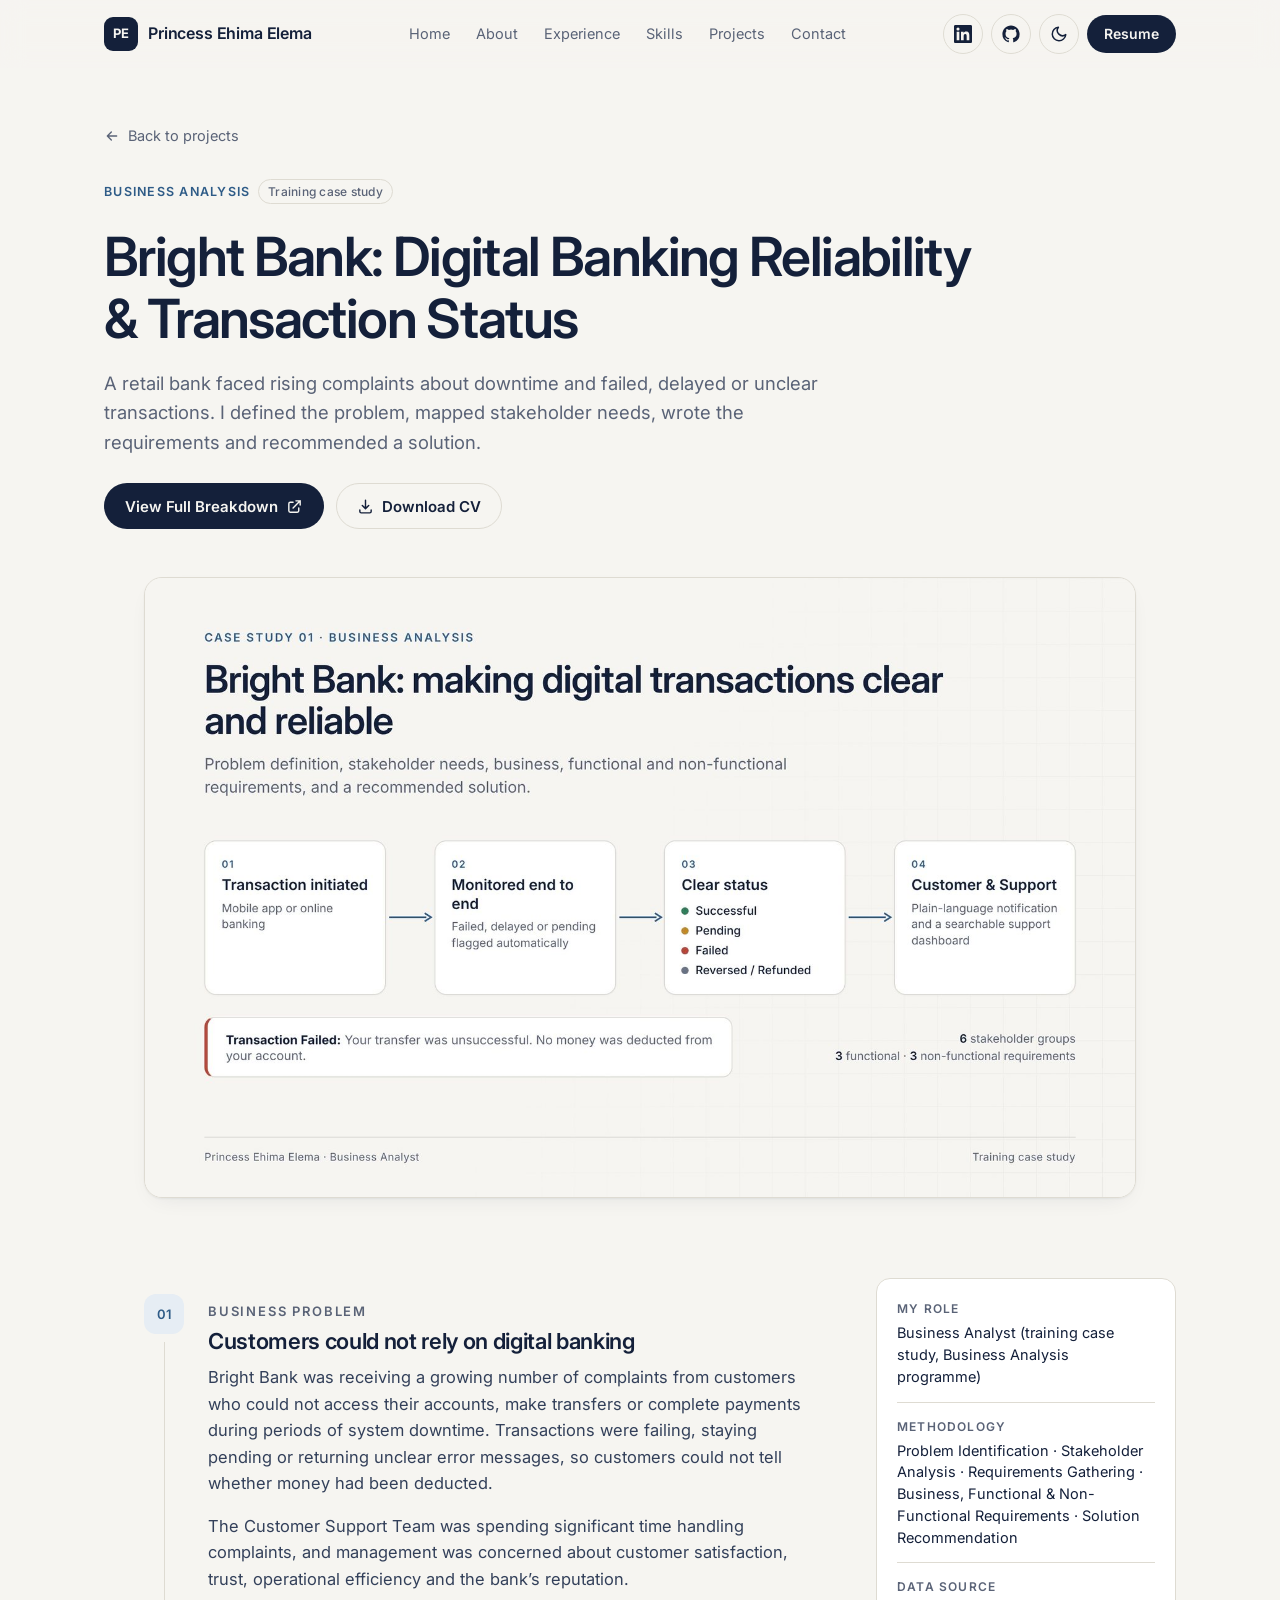
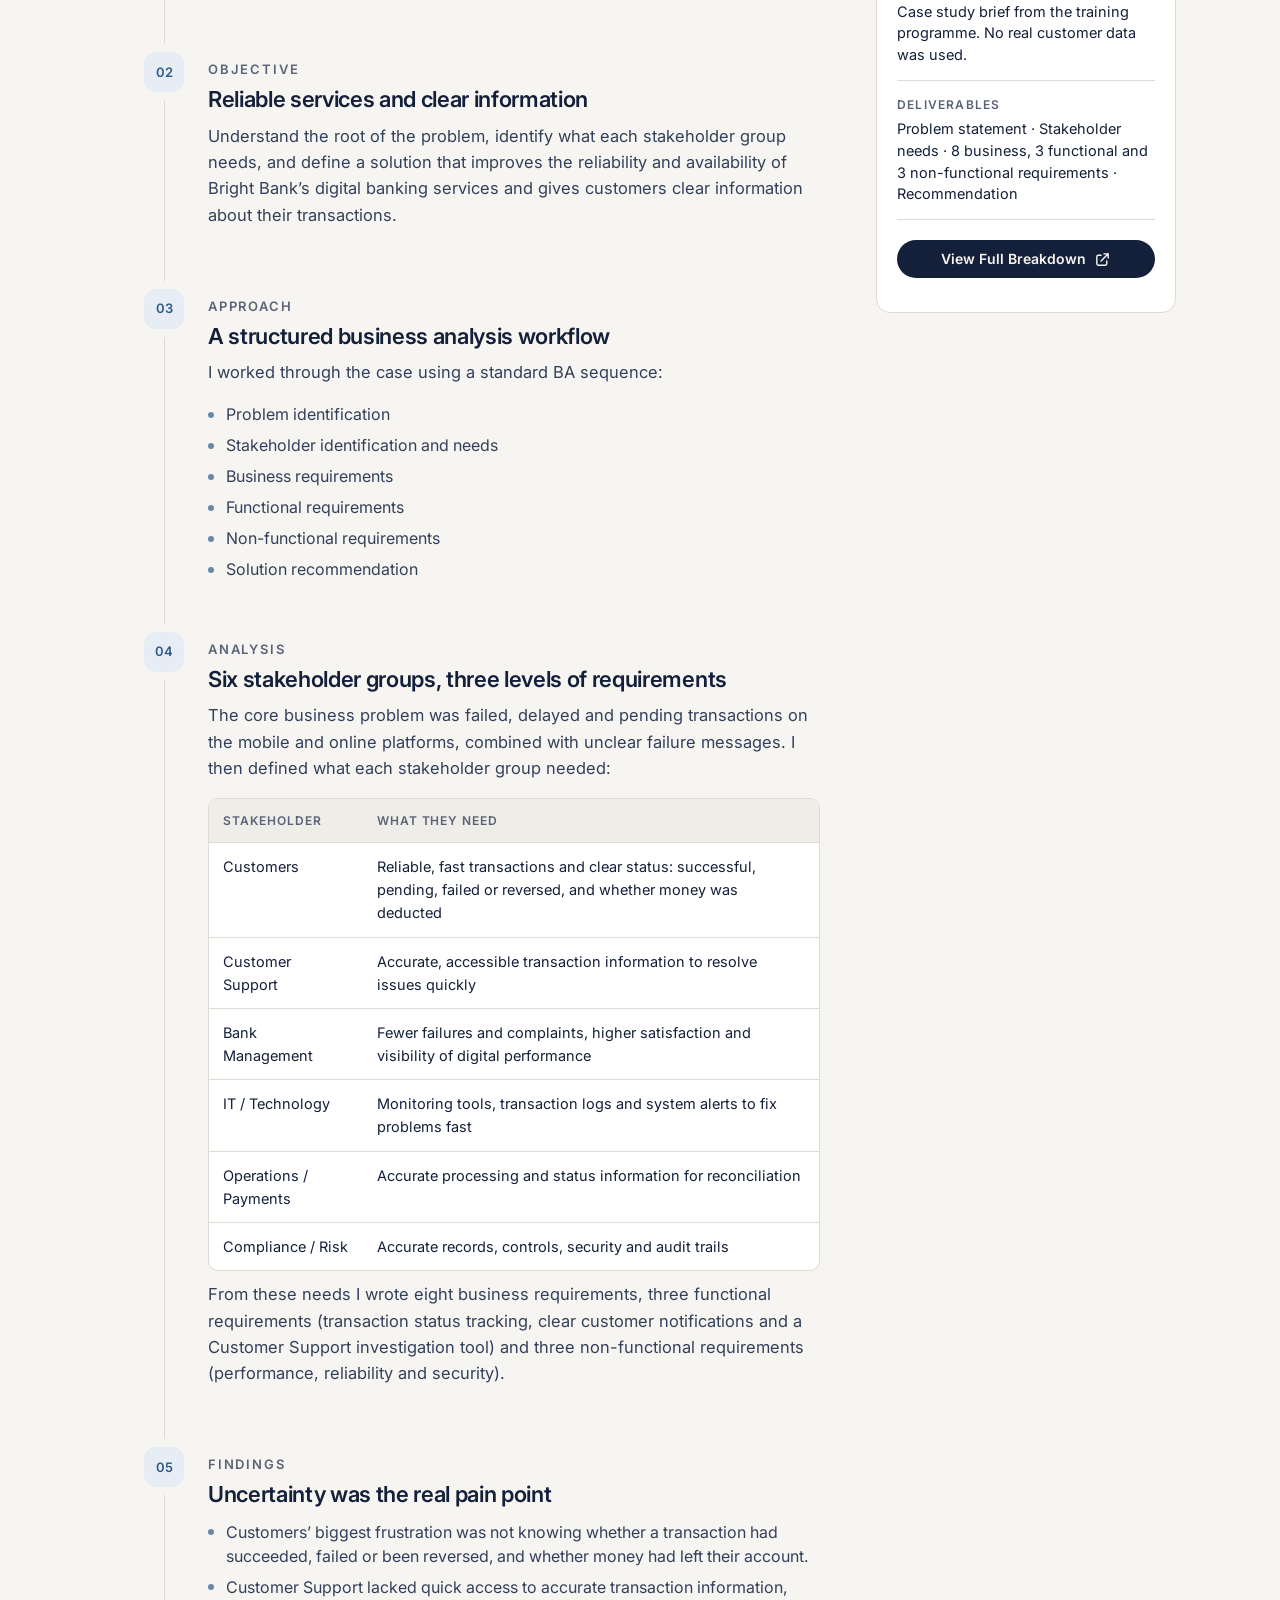
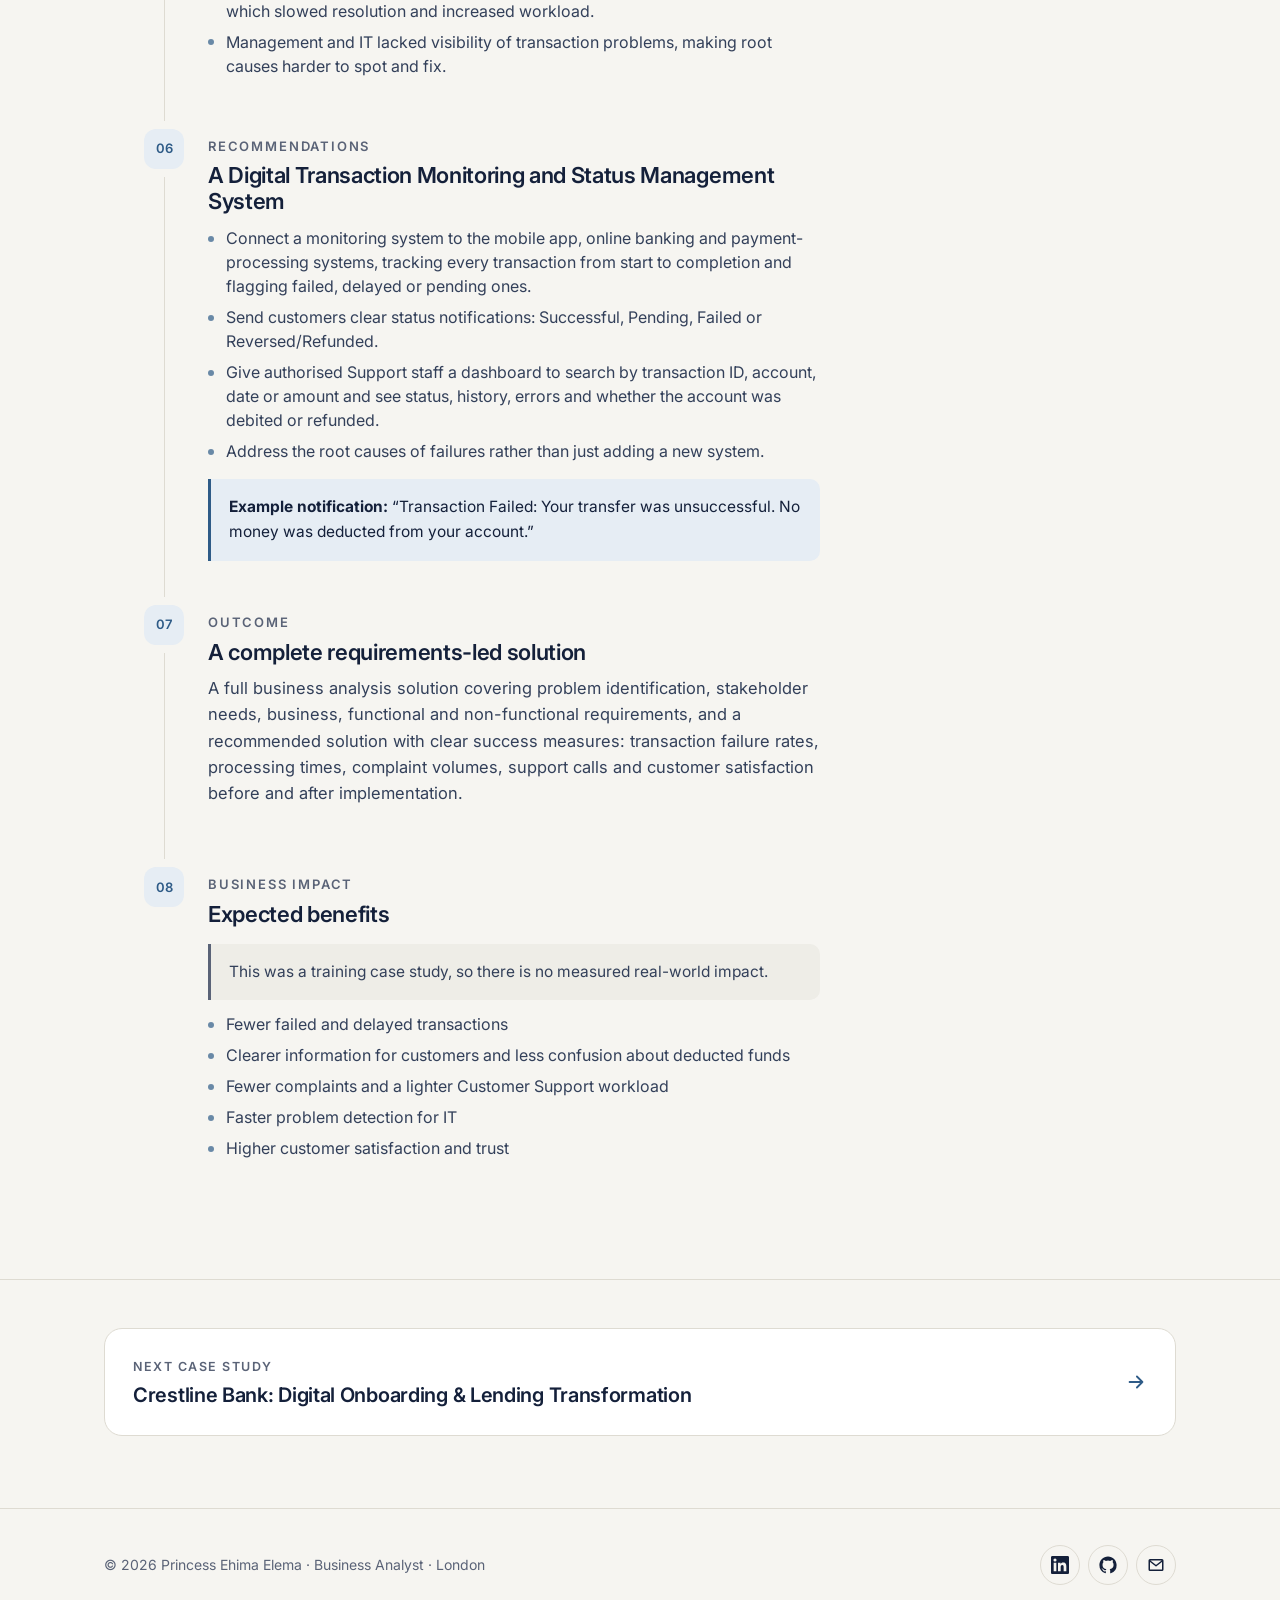
==== projects/bright-bank.html @ e9f06f34 "Add files via upload" ====
<!doctype html>
<html lang="en-GB" class="no-js">
<head>
  <meta charset="utf-8">
  <meta name="viewport" content="width=device-width, initial-scale=1">
  <title>Bright Bank Case Study | Princess Ehima Elema</title>
  <meta name="description" content="Business analysis case study: defining the problem, stakeholder needs and requirements for a bank facing failed and unclear digital transactions.">
  <meta name="author" content="Princess Ehima Elema">
  <meta name="theme-color" content="#f6f5f1">
  <meta property="og:type" content="article">
  <meta property="og:title" content="Bright Bank Case Study | Princess Ehima Elema">
  <meta property="og:description" content="Business analysis case study: defining the problem, stakeholder needs and requirements for a bank facing failed and unclear digital transactions.">
  <meta property="og:image" content="https://princessehimaelema.github.io/assets/images/project-01.jpg">
  <meta name="twitter:card" content="summary_large_image">
  <link rel="icon" href="../favicon.ico" sizes="any">
  <link rel="icon" href="../assets/images/favicon.svg" type="image/svg+xml">
  <link rel="apple-touch-icon" href="../assets/images/apple-touch-icon.png">
  <link rel="preconnect" href="https://fonts.googleapis.com">
  <link rel="preconnect" href="https://fonts.gstatic.com" crossorigin>
  <link href="https://fonts.googleapis.com/css2?family=Inter:wght@400;500;600;700&display=swap" rel="stylesheet">
  <link rel="stylesheet" href="../assets/css/style.css">
  <script>
    (function () {
      var t = null;
      try { t = localStorage.getItem("theme"); } catch (e) {}
      if (!t) t = window.matchMedia && window.matchMedia("(prefers-color-scheme: dark)").matches ? "dark" : "light";
      document.documentElement.setAttribute("data-theme", t);
    })();
  </script>
</head>
<body data-base="../">
<svg xmlns="http://www.w3.org/2000/svg" style="display:none" aria-hidden="true">
  <symbol id="i-linkedin" viewBox="0 0 24 24"><path fill="currentColor" d="M20.45 20.45h-3.56v-5.57c0-1.33-.02-3.04-1.85-3.04-1.85 0-2.14 1.45-2.14 2.94v5.67H9.34V9h3.42v1.56h.05c.48-.9 1.64-1.85 3.37-1.85 3.6 0 4.27 2.37 4.27 5.46v6.28zM5.34 7.43a2.06 2.06 0 1 1 0-4.13 2.06 2.06 0 0 1 0 4.13zM7.12 20.45H3.56V9h3.56v11.45zM22.22 0H1.77C.79 0 0 .77 0 1.73v20.54C0 23.23.79 24 1.77 24h20.45c.98 0 1.78-.77 1.78-1.73V1.73C24 .77 23.2 0 22.22 0z"/></symbol>
  <symbol id="i-github" viewBox="0 0 24 24"><path fill="currentColor" d="M12 .5C5.65.5.5 5.65.5 12a11.5 11.5 0 0 0 7.86 10.92c.58.1.79-.25.79-.56v-2c-3.2.7-3.87-1.37-3.87-1.37-.53-1.33-1.28-1.69-1.28-1.69-1.05-.72.08-.7.08-.7 1.16.08 1.77 1.19 1.77 1.19 1.03 1.77 2.7 1.26 3.36.96.1-.75.4-1.26.73-1.55-2.55-.29-5.24-1.28-5.24-5.69 0-1.26.45-2.29 1.19-3.1-.12-.29-.52-1.46.11-3.05 0 0 .97-.31 3.17 1.18a10.9 10.9 0 0 1 5.77 0c2.2-1.49 3.17-1.18 3.17-1.18.63 1.59.23 2.76.11 3.05.74.81 1.19 1.84 1.19 3.1 0 4.42-2.7 5.39-5.26 5.68.41.36.78 1.06.78 2.14v3.17c0 .31.21.67.8.56A11.5 11.5 0 0 0 23.5 12C23.5 5.65 18.35.5 12 .5z"/></symbol>
  <symbol id="i-download" viewBox="0 0 24 24"><path fill="none" stroke="currentColor" stroke-width="2" stroke-linecap="round" stroke-linejoin="round" d="M12 3v12m0 0l-4.5-4.5M12 15l4.5-4.5M4 17v2a2 2 0 0 0 2 2h12a2 2 0 0 0 2-2v-2"/></symbol>
  <symbol id="i-arrow" viewBox="0 0 24 24"><path fill="none" stroke="currentColor" stroke-width="2" stroke-linecap="round" stroke-linejoin="round" d="M5 12h14m-6-6l6 6-6 6"/></symbol>
  <symbol id="i-back" viewBox="0 0 24 24"><path fill="none" stroke="currentColor" stroke-width="2" stroke-linecap="round" stroke-linejoin="round" d="M19 12H5m6 6l-6-6 6-6"/></symbol>
  <symbol id="i-external" viewBox="0 0 24 24"><path fill="none" stroke="currentColor" stroke-width="2" stroke-linecap="round" stroke-linejoin="round" d="M14 4h6v6m0-6L10 14M18 14v4a2 2 0 0 1-2 2H6a2 2 0 0 1-2-2V8a2 2 0 0 1 2-2h4"/></symbol>
  <symbol id="i-mail" viewBox="0 0 24 24"><path fill="none" stroke="currentColor" stroke-width="2" stroke-linecap="round" stroke-linejoin="round" d="M4 5h16a1 1 0 0 1 1 1v12a1 1 0 0 1-1 1H4a1 1 0 0 1-1-1V6a1 1 0 0 1 1-1zm-1 1l9 7 9-7"/></symbol>
  <symbol id="i-pin" viewBox="0 0 24 24"><path fill="none" stroke="currentColor" stroke-width="2" stroke-linecap="round" stroke-linejoin="round" d="M12 21s-7-6.2-7-11.5A7 7 0 0 1 19 9.5C19 14.8 12 21 12 21zm0-9a2.5 2.5 0 1 0 0-5 2.5 2.5 0 0 0 0 5z"/></symbol>
  <symbol id="i-sun" viewBox="0 0 24 24"><g fill="none" stroke="currentColor" stroke-width="2" stroke-linecap="round"><circle cx="12" cy="12" r="4"/><path d="M12 2v2m0 16v2M4.9 4.9l1.4 1.4m11.4 11.4l1.4 1.4M2 12h2m16 0h2M4.9 19.1l1.4-1.4M17.7 6.3l1.4-1.4"/></g></symbol>
  <symbol id="i-moon" viewBox="0 0 24 24"><path fill="none" stroke="currentColor" stroke-width="2" stroke-linecap="round" stroke-linejoin="round" d="M21 12.8A9 9 0 1 1 11.2 3a7 7 0 0 0 9.8 9.8z"/></symbol>
  <symbol id="i-menu" viewBox="0 0 24 24"><path fill="none" stroke="currentColor" stroke-width="2" stroke-linecap="round" d="M4 7h16M4 12h16M4 17h16"/></symbol>
  <symbol id="i-doc" viewBox="0 0 24 24"><path fill="none" stroke="currentColor" stroke-width="2" stroke-linecap="round" stroke-linejoin="round" d="M14 3H7a2 2 0 0 0-2 2v14a2 2 0 0 0 2 2h10a2 2 0 0 0 2-2V8l-5-5zm0 0v5h5M9 13h6M9 17h6"/></symbol>
  <symbol id="i-flow" viewBox="0 0 24 24"><path fill="none" stroke="currentColor" stroke-width="2" stroke-linecap="round" stroke-linejoin="round" d="M4 4h6v6H4zM14 14h6v6h-6zM10 7h4a3 3 0 0 1 3 3v4"/></symbol>
  <symbol id="i-chart" viewBox="0 0 24 24"><path fill="none" stroke="currentColor" stroke-width="2" stroke-linecap="round" stroke-linejoin="round" d="M4 20V10m6 10V4m6 16v-7m4 7H2"/></symbol>
  <symbol id="i-tool" viewBox="0 0 24 24"><path fill="none" stroke="currentColor" stroke-width="2" stroke-linecap="round" stroke-linejoin="round" d="M3 5h18v12H3zM8 21h8m-4-4v4"/></symbol>
  <symbol id="i-people" viewBox="0 0 24 24"><path fill="none" stroke="currentColor" stroke-width="2" stroke-linecap="round" stroke-linejoin="round" d="M9 11a4 4 0 1 0 0-8 4 4 0 0 0 0 8zm-7 10v-1a6 6 0 0 1 12 0v1m3-10a3 3 0 1 0 0-6m5 16v-1a5 5 0 0 0-3.5-4.8"/></symbol>
  <symbol id="i-globe" viewBox="0 0 24 24"><g fill="none" stroke="currentColor" stroke-width="2" stroke-linecap="round"><circle cx="12" cy="12" r="9"/><path d="M3 12h18M12 3a14 14 0 0 1 0 18M12 3a14 14 0 0 0 0 18"/></g></symbol>
  <symbol id="i-layers" viewBox="0 0 24 24"><path fill="none" stroke="currentColor" stroke-width="2" stroke-linecap="round" stroke-linejoin="round" d="M12 3l9 5-9 5-9-5 9-5zm-9 9l9 5 9-5M3 16l9 5 9-5"/></symbol>
  <symbol id="i-briefcase" viewBox="0 0 24 24"><path fill="none" stroke="currentColor" stroke-width="2" stroke-linecap="round" stroke-linejoin="round" d="M3 8h18v12H3zM8 8V5a1 1 0 0 1 1-1h6a1 1 0 0 1 1 1v3M3 13h18"/></symbol>
  <symbol id="i-star" viewBox="0 0 24 24"><path fill="none" stroke="currentColor" stroke-width="2" stroke-linejoin="round" d="M12 3l2.7 5.6 6.1.9-4.4 4.3 1 6.1L12 17l-5.4 2.9 1-6.1-4.4-4.3 6.1-.9L12 3z"/></symbol>
  <symbol id="i-plus" viewBox="0 0 24 24"><path fill="none" stroke="currentColor" stroke-width="2" stroke-linecap="round" d="M12 5v14M5 12h14"/></symbol>
</svg>
<a class="skip-link" href="#main">Skip to content</a>
<header class="nav" role="banner">
  <div class="container">
    <a class="brand" href="../index.html" aria-label="Princess Ehima Elema, home">
      <span class="brand-mark" aria-hidden="true">PE</span><span>Princess Ehima Elema</span>
    </a>
    <nav aria-label="Main">
      <ul class="nav-links" id="nav-links">
        <li><a href="../index.html#home">Home</a></li>
        <li><a href="../index.html#about">About</a></li>
        <li><a href="../index.html#experience">Experience</a></li>
        <li><a href="../index.html#skills">Skills</a></li>
        <li><a href="../index.html#projects">Projects</a></li>
        <li><a href="../index.html#contact">Contact</a></li>
        <li class="mobile-extra">
          <a class="btn btn-primary btn-sm" href="../assets/documents/Princess-Ehima-Elema-CV.pdf" data-href="resume" target="_blank" rel="noopener"><svg><use href="#i-download"/></svg>Download CV</a>
          <a class="icon-btn" href="https://www.linkedin.com/in/princessehimaelema" data-href="linkedin" target="_blank" rel="noopener" aria-label="LinkedIn"><svg><use href="#i-linkedin"/></svg></a>
          <a class="icon-btn" href="https://github.com/princessehimaelema" data-href="github" target="_blank" rel="noopener" aria-label="GitHub"><svg><use href="#i-github"/></svg></a>
        </li>
      </ul>
    </nav>
    <div class="nav-actions">
      <a class="icon-btn nav-social" href="https://www.linkedin.com/in/princessehimaelema" data-href="linkedin" target="_blank" rel="noopener" aria-label="LinkedIn"><svg><use href="#i-linkedin"/></svg></a>
      <a class="icon-btn nav-social" href="https://github.com/princessehimaelema" data-href="github" target="_blank" rel="noopener" aria-label="GitHub"><svg><use href="#i-github"/></svg></a>
      <button class="icon-btn theme-toggle" type="button" aria-label="Switch to dark mode"><svg class="icon-moon"><use href="#i-moon"/></svg><svg class="icon-sun"><use href="#i-sun"/></svg></button>
      <a class="btn btn-primary btn-sm" href="../assets/documents/Princess-Ehima-Elema-CV.pdf" data-href="resume" target="_blank" rel="noopener">Resume</a>
      <button class="icon-btn menu-toggle" type="button" aria-controls="nav-links" aria-expanded="false" aria-label="Open menu"><svg><use href="#i-menu"/></svg></button>
    </div>
  </div>
</header>
<main id="main">

<section class="cs-hero" aria-labelledby="cs-title">
  <div class="container">
    <a class="back" href="../index.html#projects"><svg><use href="#i-back"/></svg>Back to projects</a>
    <div class="project-cat" style="margin-top:28px">Business Analysis <span class="badge">Training case study</span></div>
    <h1 id="cs-title">Bright Bank: Digital Banking Reliability &amp; Transaction Status</h1>
    <p class="lede">A retail bank faced rising complaints about downtime and failed, delayed or unclear transactions. I defined the problem, mapped stakeholder needs, wrote the requirements and recommended a solution.</p>
    <div class="hero-cta">
      <a class="btn btn-primary" href="https://drive.google.com/drive/folders/1vWwbGp4UYb-90LEoiQ1IB3skQP1j3wDH?usp=sharing" data-href="projects.brightBank" target="_blank" rel="noopener">View Full Breakdown <svg><use href="#i-external"/></svg></a>
      <a class="btn btn-ghost" href="../assets/documents/Princess-Ehima-Elema-CV.pdf" data-href="resume" target="_blank" rel="noopener"><svg><use href="#i-download"/></svg>Download CV</a>
    </div>
  </div>
</section>
<div class="container"><figure class="cs-cover reveal"><img src="../assets/images/project-01.jpg" alt="Bright Bank Case Study case study cover" width="1600" height="1000"></figure></div>
<div class="container">
  <div class="cs-layout">
    <ol class="flow"><li class="reveal"><h2>Business problem</h2><h3>Customers could not rely on digital banking</h3><p>Bright Bank was receiving a growing number of complaints from customers who could not access their accounts, make transfers or complete payments during periods of system downtime. Transactions were failing, staying pending or returning unclear error messages, so customers could not tell whether money had been deducted.</p><p>The Customer Support Team was spending significant time handling complaints, and management was concerned about customer satisfaction, trust, operational efficiency and the bank’s reputation.</p></li><li class="reveal"><h2>Objective</h2><h3>Reliable services and clear information</h3><p>Understand the root of the problem, identify what each stakeholder group needs, and define a solution that improves the reliability and availability of Bright Bank’s digital banking services and gives customers clear information about their transactions.</p></li><li class="reveal"><h2>Approach</h2><h3>A structured business analysis workflow</h3><p>I worked through the case using a standard BA sequence:</p><ul class="ticks"><li>Problem identification</li><li>Stakeholder identification and needs</li><li>Business requirements</li><li>Functional requirements</li><li>Non-functional requirements</li><li>Solution recommendation</li></ul></li><li class="reveal"><h2>Analysis</h2><h3>Six stakeholder groups, three levels of requirements</h3><p>The core business problem was failed, delayed and pending transactions on the mobile and online platforms, combined with unclear failure messages. I then defined what each stakeholder group needed:</p><div class="table-wrap"><table><thead><tr><th>Stakeholder</th><th>What they need</th></tr></thead><tbody><tr><td>Customers</td><td>Reliable, fast transactions and clear status: successful, pending, failed or reversed, and whether money was deducted</td></tr><tr><td>Customer Support</td><td>Accurate, accessible transaction information to resolve issues quickly</td></tr><tr><td>Bank Management</td><td>Fewer failures and complaints, higher satisfaction and visibility of digital performance</td></tr><tr><td>IT / Technology</td><td>Monitoring tools, transaction logs and system alerts to fix problems fast</td></tr><tr><td>Operations / Payments</td><td>Accurate processing and status information for reconciliation</td></tr><tr><td>Compliance / Risk</td><td>Accurate records, controls, security and audit trails</td></tr></tbody></table></div><p>From these needs I wrote eight business requirements, three functional requirements (transaction status tracking, clear customer notifications and a Customer Support investigation tool) and three non-functional requirements (performance, reliability and security).</p></li><li class="reveal"><h2>Findings</h2><h3>Uncertainty was the real pain point</h3><ul class="ticks"><li>Customers’ biggest frustration was not knowing whether a transaction had succeeded, failed or been reversed, and whether money had left their account.</li><li>Customer Support lacked quick access to accurate transaction information, which slowed resolution and increased workload.</li><li>Management and IT lacked visibility of transaction problems, making root causes harder to spot and fix.</li></ul></li><li class="reveal"><h2>Recommendations</h2><h3>A Digital Transaction Monitoring and Status Management System</h3><ul class="ticks"><li>Connect a monitoring system to the mobile app, online banking and payment-processing systems, tracking every transaction from start to completion and flagging failed, delayed or pending ones.</li><li>Send customers clear status notifications: Successful, Pending, Failed or Reversed/Refunded.</li><li>Give authorised Support staff a dashboard to search by transaction ID, account, date or amount and see status, history, errors and whether the account was debited or refunded.</li><li>Address the root causes of failures rather than just adding a new system.</li></ul><div class="callout"><strong>Example notification:</strong> “Transaction Failed: Your transfer was unsuccessful. No money was deducted from your account.”</div></li><li class="reveal"><h2>Outcome</h2><h3>A complete requirements-led solution</h3><p>A full business analysis solution covering problem identification, stakeholder needs, business, functional and non-functional requirements, and a recommended solution with clear success measures: transaction failure rates, processing times, complaint volumes, support calls and customer satisfaction before and after implementation.</p></li><li class="reveal"><h2>Business impact</h2><h3>Expected benefits</h3><div class="callout muted">This was a training case study, so there is no measured real-world impact.</div><ul class="ticks"><li>Fewer failed and delayed transactions</li><li>Clearer information for customers and less confusion about deducted funds</li><li>Fewer complaints and a lighter Customer Support workload</li><li>Faster problem detection for IT</li><li>Higher customer satisfaction and trust</li></ul></li></ol>
    <aside class="cs-aside reveal" aria-label="Project details"><div class="row"><div class="k">My role</div><div class="v">Business Analyst (training case study, Business Analysis programme)</div></div><div class="row"><div class="k">Methodology</div><div class="v">Problem Identification · Stakeholder Analysis · Requirements Gathering · Business, Functional &amp; Non-Functional Requirements · Solution Recommendation</div></div><div class="row"><div class="k">Data source</div><div class="v">Case study brief from the training programme. No real customer data was used.</div></div><div class="row"><div class="k">Deliverables</div><div class="v">Problem statement · Stakeholder needs · 8 business, 3 functional and 3 non-functional requirements · Recommendation</div></div>
      <div class="row"><a class="btn btn-primary btn-sm" href="https://drive.google.com/drive/folders/1vWwbGp4UYb-90LEoiQ1IB3skQP1j3wDH?usp=sharing" data-href="projects.brightBank" target="_blank" rel="noopener">View Full Breakdown <svg><use href="#i-external"/></svg></a></div>
    </aside>
  </div>
</div>
<section class="cs-next"><div class="container">
  <a href="crestline-bank.html"><span><span class="k">Next case study</span><br><span class="t">Crestline Bank: Digital Onboarding &amp; Lending Transformation</span></span><svg><use href="#i-arrow"/></svg></a>
</div></section>
</main>
<footer class="footer">
  <div class="container">
    <p>© <span data-year>2026</span> Princess Ehima Elema · Business Analyst · London</p>
    <div class="links">
      <a class="icon-btn" href="https://www.linkedin.com/in/princessehimaelema" data-href="linkedin" target="_blank" rel="noopener" aria-label="LinkedIn"><svg><use href="#i-linkedin"/></svg></a>
      <a class="icon-btn" href="https://github.com/princessehimaelema" data-href="github" target="_blank" rel="noopener" aria-label="GitHub"><svg><use href="#i-github"/></svg></a>
      <a class="icon-btn" href="mailto:ehimaelema@gmail.com" data-href="email" aria-label="Email"><svg><use href="#i-mail"/></svg></a>
    </div>
  </div>
</footer>
<script src="../assets/js/data.js"></script>
<script src="../assets/js/script.js"></script>
</body>
</html>
---- assets/css/style.css ----
/* =========================================================
   Princess Ehima Elema — Business Analyst Portfolio
   ---------------------------------------------------------
   COLOURS: edit the variables in :root (light) and
   [data-theme="dark"] (dark) below.
   FONTS:   edit --font-sans / --font-display below, and the
            Google Fonts <link> in the <head> of each page.
   ========================================================= */

:root {
  --font-sans: "Inter", system-ui, -apple-system, "Segoe UI", Roboto, Arial, sans-serif;
  --font-display: "Inter", system-ui, -apple-system, "Segoe UI", Roboto, Arial, sans-serif;

  --bg: #f6f5f1;
  --bg-elev: #ffffff;
  --bg-soft: #eeede7;
  --ink: #14203a;
  --ink-2: #33405a;
  --muted: #5a6377;
  --line: #dedbd2;
  --accent: #2e5b87;
  --accent-soft: #e6edf4;
  --accent-ink: #ffffff;
  --success: #2f7d5b;
  --danger: #b5473a;
  --shadow: 0 1px 2px rgba(20, 32, 58, .05), 0 8px 24px -12px rgba(20, 32, 58, .12);

  --radius: 14px;
  --radius-sm: 10px;
  --max: 1120px;
  --nav-h: 68px;
  color-scheme: light;
}

[data-theme="dark"] {
  --bg: #0f1522;
  --bg-elev: #161e2e;
  --bg-soft: #1b2436;
  --ink: #edf0f5;
  --ink-2: #c9d0dc;
  --muted: #98a2b5;
  --line: #273249;
  --accent: #8fb4da;
  --accent-soft: #1d2b40;
  --accent-ink: #0f1522;
  --success: #6cc39b;
  --danger: #ec8b7f;
  --shadow: 0 1px 2px rgba(0, 0, 0, .3), 0 10px 30px -14px rgba(0, 0, 0, .6);
  color-scheme: dark;
}

/* ---------- Base ---------- */
*, *::before, *::after { box-sizing: border-box; }
html { scroll-behavior: smooth; scroll-padding-top: calc(var(--nav-h) + 12px); -webkit-text-size-adjust: 100%; }
body {
  margin: 0;
  font-family: var(--font-sans);
  font-size: 16px;
  line-height: 1.6;
  color: var(--ink);
  background: var(--bg);
  -webkit-font-smoothing: antialiased;
  text-rendering: optimizeLegibility;
  overflow-x: hidden;
  transition: background-color .3s ease, color .3s ease;
}
img { max-width: 100%; height: auto; display: block; }
a { color: inherit; }
h1, h2, h3, h4 { font-family: var(--font-display); line-height: 1.15; margin: 0; letter-spacing: -0.02em; }
p { margin: 0 0 1em; }
ul { margin: 0; padding: 0; }
:focus-visible { outline: 2px solid var(--accent); outline-offset: 3px; border-radius: 6px; }

.skip-link {
  position: absolute; left: 16px; top: -60px; z-index: 200;
  background: var(--ink); color: var(--bg); padding: 10px 16px; border-radius: 8px; text-decoration: none;
}
.skip-link:focus { top: 12px; }

.container { width: 100%; max-width: var(--max); margin: 0 auto; padding: 0 24px; }
@media (max-width: 600px) { .container { padding: 0 16px; } }

.section { padding: 104px 0; border-top: 1px solid var(--line); }
@media (max-width: 760px) { .section { padding: 72px 0; } }

.eyebrow {
  display: inline-flex; align-items: center; gap: 10px;
  font-size: 12.5px; font-weight: 600; letter-spacing: .14em; text-transform: uppercase; color: var(--accent);
}
.eyebrow::before { content: ""; width: 22px; height: 1px; background: currentColor; }
.section-head { margin-bottom: 48px; max-width: 720px; }
.section-head h2 { font-size: clamp(30px, 4vw, 42px); font-weight: 600; margin-top: 14px; }
.section-head p { color: var(--muted); font-size: 17px; margin-top: 14px; margin-bottom: 0; }

/* ---------- Buttons ---------- */
.btn {
  display: inline-flex; align-items: center; justify-content: center; gap: 8px;
  height: 46px; padding: 0 20px; border-radius: 999px;
  font: 600 15px/1 var(--font-sans); text-decoration: none; cursor: pointer;
  border: 1px solid transparent; transition: transform .2s ease, background-color .2s ease, border-color .2s ease, color .2s ease;
  white-space: nowrap;
}
.btn svg { width: 17px; height: 17px; flex: none; }
.btn-primary { background: var(--ink); color: var(--bg); }
.btn-primary:hover { transform: translateY(-1px); background: var(--accent); color: var(--accent-ink); }
.btn-ghost { background: transparent; color: var(--ink); border-color: var(--line); }
.btn-ghost:hover { border-color: var(--ink); transform: translateY(-1px); }
.btn-sm { height: 38px; padding: 0 16px; font-size: 14px; }

.icon-btn {
  display: inline-grid; place-items: center; width: 40px; height: 40px; border-radius: 999px;
  border: 1px solid var(--line); background: transparent; color: var(--ink); cursor: pointer; text-decoration: none;
  transition: border-color .2s ease, background-color .2s ease;
}
.icon-btn:hover { border-color: var(--ink); }
.icon-btn svg { width: 18px; height: 18px; }

/* ---------- Navigation ---------- */
.nav {
  position: sticky; top: 0; z-index: 100; height: var(--nav-h);
  background: color-mix(in srgb, var(--bg) 82%, transparent);
  backdrop-filter: saturate(160%) blur(12px); -webkit-backdrop-filter: saturate(160%) blur(12px);
  border-bottom: 1px solid transparent; transition: border-color .25s ease, background-color .3s ease;
}
.nav.scrolled { border-bottom-color: var(--line); }
.nav .container { height: 100%; display: flex; align-items: center; justify-content: space-between; gap: 16px; }
.brand { display: inline-flex; align-items: center; gap: 10px; text-decoration: none; font-weight: 600; letter-spacing: -0.01em; }
.brand-mark {
  width: 34px; height: 34px; border-radius: 9px; display: grid; place-items: center;
  background: var(--ink); color: var(--bg); font-size: 13px; font-weight: 700; letter-spacing: .02em;
}
.nav-links { display: flex; align-items: center; gap: 2px; list-style: none; }
.nav-links a {
  display: inline-block; padding: 8px 12px; border-radius: 999px; text-decoration: none;
  font-size: 14.5px; color: var(--muted); transition: color .2s ease, background-color .2s ease;
}
.nav-links a:hover, .nav-links a.active { color: var(--ink); background: var(--bg-soft); }
.nav-actions { display: flex; align-items: center; gap: 8px; }
.menu-toggle { display: none; }

.theme-toggle .icon-sun { display: none; }
[data-theme="dark"] .theme-toggle .icon-sun { display: block; }
[data-theme="dark"] .theme-toggle .icon-moon { display: none; }

@media (max-width: 960px) {
  .menu-toggle { display: inline-grid; }
  .nav-social, .nav-actions .btn { display: none; }
  .nav-links {
    position: fixed; top: var(--nav-h); left: 0; right: 0; bottom: 0;
    flex-direction: column; align-items: stretch; gap: 4px; padding: 20px 16px 32px;
    background: var(--bg); border-top: 1px solid var(--line);
    transform: translateY(-8px); opacity: 0; visibility: hidden;
    transition: opacity .25s ease, transform .25s ease, visibility .25s;
    overflow-y: auto;
  }
  .nav-links.open { transform: none; opacity: 1; visibility: visible; }
  .nav-links a { font-size: 18px; padding: 14px 12px; border-radius: 12px; color: var(--ink); }
  .nav-links .mobile-only { display: block; }
  .nav-links li.mobile-extra { display: flex; gap: 10px; margin-top: 16px; padding: 0 4px; flex-wrap: wrap; align-items: center; }
  .nav-links li.mobile-extra a { font-size: 15px; padding: 0 16px; }
  .nav-links li.mobile-extra a.icon-btn { padding: 0; }
}
@media (min-width: 961px) { .nav-links .mobile-extra { display: none; } }
body.menu-open { overflow: hidden; }

/* ---------- Hero ---------- */
.hero { padding: 72px 0 96px; position: relative; }
.hero::before {
  content: ""; position: absolute; inset: 0; pointer-events: none; z-index: -1;
  background-image: linear-gradient(var(--line) 1px, transparent 1px), linear-gradient(90deg, var(--line) 1px, transparent 1px);
  background-size: 44px 44px; opacity: .35;
  -webkit-mask-image: radial-gradient(ellipse 60% 70% at 75% 35%, #000 0%, transparent 70%);
          mask-image: radial-gradient(ellipse 60% 70% at 75% 35%, #000 0%, transparent 70%);
}
.hero-grid { display: grid; grid-template-columns: 1.25fr .9fr; gap: 64px; align-items: center; }
.status {
  display: inline-flex; align-items: center; gap: 10px; padding: 6px 14px 6px 10px; border-radius: 999px;
  border: 1px solid var(--line); background: var(--bg-elev); font-size: 13.5px; color: var(--ink-2);
}
.status .dot { width: 8px; height: 8px; border-radius: 50%; background: var(--success); box-shadow: 0 0 0 4px color-mix(in srgb, var(--success) 18%, transparent); }
.hero h1 { font-size: clamp(42px, 6.4vw, 72px); font-weight: 600; letter-spacing: -0.035em; margin-top: 24px; line-height: 1.02; }
.hero .role { margin-top: 14px; font-size: clamp(17px, 2vw, 20px); font-weight: 500; color: var(--accent); }
.hero .positioning { margin-top: 26px; font-size: clamp(22px, 2.6vw, 28px); line-height: 1.3; font-weight: 500; letter-spacing: -0.015em; color: var(--ink); max-width: 620px; }
.hero .lede { margin-top: 18px; font-size: 17px; color: var(--muted); max-width: 600px; }
.hero-cta { display: flex; flex-wrap: wrap; gap: 12px; margin-top: 32px; align-items: center; }
.hero-social { display: flex; gap: 8px; margin-left: 4px; }

.portrait { position: relative; justify-self: end; width: 100%; max-width: 400px; }
.portrait-frame {
  position: relative; border-radius: 24px; overflow: hidden; aspect-ratio: 4 / 5;
  background: var(--bg-soft); border: 1px solid var(--line); box-shadow: var(--shadow);
}
.portrait-frame img { width: 100%; height: 100%; object-fit: cover; object-position: 50% 20%; }
.portrait-card {
  position: absolute; left: -28px; bottom: 28px; background: var(--bg-elev); border: 1px solid var(--line);
  border-radius: var(--radius); padding: 14px 18px; box-shadow: var(--shadow); max-width: 240px;
}
.portrait-card .k { font-size: 12px; letter-spacing: .1em; text-transform: uppercase; color: var(--muted); font-weight: 600; }
.portrait-card .v { font-size: 14.5px; font-weight: 500; margin-top: 4px; line-height: 1.4; }

.stats { display: grid; grid-template-columns: repeat(4, 1fr); margin-top: 72px; border: 1px solid var(--line); border-radius: var(--radius); background: var(--bg-elev); overflow: hidden; }
.stat { padding: 22px 24px; border-left: 1px solid var(--line); }
.stat:first-child { border-left: 0; }
.stat .num { font-size: 32px; font-weight: 600; letter-spacing: -0.03em; font-variant-numeric: tabular-nums; }
.stat .lbl { font-size: 14px; color: var(--muted); margin-top: 2px; line-height: 1.4; }

@media (max-width: 960px) {
  .hero { padding: 48px 0 72px; }
  .hero-grid { grid-template-columns: 1fr; gap: 48px; }
  .portrait { justify-self: start; max-width: 340px; }
  .portrait-card { left: auto; right: -12px; }
  .stats { grid-template-columns: repeat(2, 1fr); margin-top: 56px; }
  .stat:nth-child(3) { border-left: 0; }
  .stat:nth-child(n+3) { border-top: 1px solid var(--line); }
}
@media (max-width: 480px) {
  .portrait-card { right: 8px; bottom: 16px; max-width: 200px; }
  .stat { padding: 18px; }
  .stat .num { font-size: 26px; }
  .hero-cta .btn { flex: 1 1 auto; }
}

/* ---------- About ---------- */
.about-grid { display: grid; grid-template-columns: 1.15fr .85fr; gap: 64px; align-items: start; }
.about-text p { font-size: 17.5px; color: var(--ink-2); }
.about-text p:first-child { font-size: 21px; color: var(--ink); line-height: 1.5; letter-spacing: -0.01em; }
.facts { border: 1px solid var(--line); border-radius: var(--radius); background: var(--bg-elev); }
.facts dl { margin: 0; }
.facts .row { display: grid; grid-template-columns: 130px 1fr; gap: 14px; padding: 16px 22px; border-top: 1px solid var(--line); }
.facts .row:first-child { border-top: 0; }
.facts dt { font-size: 13px; color: var(--muted); font-weight: 500; }
.facts dd { margin: 0; font-size: 15px; font-weight: 500; }

.approach { margin-top: 72px; }
.approach h3 { font-size: 20px; font-weight: 600; margin-bottom: 22px; }
.steps { display: grid; grid-template-columns: repeat(5, 1fr); gap: 14px; list-style: none; counter-reset: step; }
.steps li {
  counter-increment: step; position: relative; padding: 20px; border: 1px solid var(--line);
  border-radius: var(--radius); background: var(--bg-elev);
}
.steps li::before { content: "0" counter(step); font-size: 12.5px; font-weight: 600; color: var(--accent); letter-spacing: .1em; }
.steps h4 { font-size: 16.5px; font-weight: 600; margin-top: 10px; letter-spacing: -0.01em; }
.steps p { font-size: 14px; color: var(--muted); margin: 6px 0 0; line-height: 1.5; }
@media (max-width: 960px) {
  .about-grid { grid-template-columns: 1fr; gap: 40px; }
  .steps { grid-template-columns: repeat(2, 1fr); }
}
@media (max-width: 520px) { .steps { grid-template-columns: 1fr; } .facts .row { grid-template-columns: 1fr; gap: 2px; } }

/* ---------- Experience timeline ---------- */
.timeline { list-style: none; position: relative; }
.timeline::before { content: ""; position: absolute; left: 7px; top: 8px; bottom: 8px; width: 1px; background: var(--line); }
.tl-item { position: relative; padding-left: 44px; padding-bottom: 44px; }
.tl-item:last-child { padding-bottom: 0; }
.tl-item::before {
  content: ""; position: absolute; left: 0; top: 7px; width: 15px; height: 15px; border-radius: 50%;
  background: var(--bg); border: 2px solid var(--accent);
}
.tl-item.current::before { background: var(--accent); }
.tl-card { display: grid; grid-template-columns: 220px 1fr; gap: 32px; }
.tl-meta .dates { font-size: 14px; font-weight: 600; color: var(--ink); font-variant-numeric: tabular-nums; }
.tl-meta .loc { font-size: 13.5px; color: var(--muted); margin-top: 4px; line-height: 1.45; }
.tl-body h3 { font-size: 21px; font-weight: 600; letter-spacing: -0.015em; }
.tl-body .org { color: var(--accent); font-weight: 500; font-size: 15.5px; margin-top: 4px; }
.tl-body .note { display: inline-block; margin-top: 8px; font-size: 12.5px; color: var(--muted); border: 1px solid var(--line); border-radius: 999px; padding: 3px 10px; }
.tl-body .desc { color: var(--ink-2); margin-top: 12px; margin-bottom: 0; }
.tl-cols { display: grid; grid-template-columns: 1fr 1fr; gap: 28px; margin-top: 18px; }
.tl-cols h4, .tl-impact h4 { font-size: 12px; letter-spacing: .12em; text-transform: uppercase; color: var(--muted); font-weight: 600; margin-bottom: 10px; }
.ticks { list-style: none; }
.ticks li { position: relative; padding-left: 18px; font-size: 15px; color: var(--ink-2); margin-bottom: 7px; line-height: 1.5; }
.ticks li::before { content: ""; position: absolute; left: 0; top: .62em; width: 6px; height: 6px; border-radius: 50%; background: var(--accent); opacity: .7; }
.tl-impact { margin-top: 18px; padding: 14px 18px; background: var(--accent-soft); border-radius: var(--radius-sm); }
.tl-impact h4 { color: var(--accent); margin-bottom: 4px; }
.tl-impact p { margin: 0; font-size: 15px; }
.chips { display: flex; flex-wrap: wrap; gap: 6px; margin-top: 14px; list-style: none; }
.chip { font-size: 13px; padding: 4px 11px; border-radius: 999px; border: 1px solid var(--line); background: var(--bg-elev); color: var(--ink-2); line-height: 1.5; }
.tl-more { margin-top: 14px; }
.tl-more summary { cursor: pointer; font-size: 14px; font-weight: 600; color: var(--accent); list-style: none; display: inline-flex; align-items: center; gap: 6px; }
.tl-more summary::-webkit-details-marker { display: none; }
.tl-more summary::after { content: "+"; font-size: 16px; line-height: 1; }
.tl-more[open] summary::after { content: "–"; }
@media (max-width: 860px) {
  .tl-card { grid-template-columns: 1fr; gap: 10px; }
  .tl-cols { grid-template-columns: 1fr; gap: 18px; }
}
@media (max-width: 480px) { .tl-item { padding-left: 32px; } }

/* ---------- Skills ---------- */
.skills-grid { display: grid; grid-template-columns: repeat(3, 1fr); gap: 16px; }
.skill-card { padding: 24px; border: 1px solid var(--line); border-radius: var(--radius); background: var(--bg-elev); transition: border-color .2s ease, transform .2s ease; }
.skill-card:hover { border-color: color-mix(in srgb, var(--accent) 45%, var(--line)); transform: translateY(-2px); }
.skill-card .ico { width: 38px; height: 38px; border-radius: 10px; display: grid; place-items: center; background: var(--accent-soft); color: var(--accent); }
.skill-card .ico svg { width: 19px; height: 19px; }
.skill-card h3 { font-size: 17.5px; font-weight: 600; margin-top: 16px; letter-spacing: -0.01em; }
.skill-card .chips { margin-top: 14px; }
.skill-card .chip { background: var(--bg); }
.skill-card.wide { grid-column: span 3; }
.skill-row { display: grid; grid-template-columns: 1fr 1fr; gap: 16px; margin-top: 16px; }
@media (max-width: 960px) { .skills-grid { grid-template-columns: repeat(2, 1fr); } .skill-card.wide { grid-column: span 2; } .skill-row { grid-template-columns: 1fr; } }
@media (max-width: 600px) { .skills-grid { grid-template-columns: 1fr; } .skill-card.wide { grid-column: auto; } }

/* ---------- Projects ---------- */
.projects-grid { display: grid; grid-template-columns: repeat(2, 1fr); gap: 24px; }
.project-card {
  display: flex; flex-direction: column; border: 1px solid var(--line); border-radius: 18px; overflow: hidden;
  background: var(--bg-elev); transition: transform .25s ease, box-shadow .25s ease, border-color .25s ease;
}
.project-card:hover { transform: translateY(-4px); box-shadow: var(--shadow); border-color: color-mix(in srgb, var(--accent) 35%, var(--line)); }
.project-media { aspect-ratio: 16 / 10; overflow: hidden; border-bottom: 1px solid var(--line); background: var(--bg-soft); }
.project-media img { width: 100%; height: 100%; object-fit: cover; transition: transform .5s ease; }
.project-card:hover .project-media img { transform: scale(1.025); }
.project-body { padding: 24px 26px 26px; display: flex; flex-direction: column; flex: 1; }
.project-cat { display: flex; flex-wrap: wrap; gap: 8px; align-items: center; font-size: 12.5px; font-weight: 600; letter-spacing: .1em; text-transform: uppercase; color: var(--accent); }
.project-cat .badge { letter-spacing: .02em; text-transform: none; font-weight: 500; color: var(--muted); border: 1px solid var(--line); border-radius: 999px; padding: 2px 9px; font-size: 12px; }
.project-body h3 { font-size: 22px; font-weight: 600; margin-top: 12px; letter-spacing: -0.02em; line-height: 1.25; }
.project-body p { color: var(--muted); margin-top: 10px; font-size: 15.5px; }
.project-meta { margin-top: 4px; }
.project-meta h4 { font-size: 11.5px; letter-spacing: .12em; text-transform: uppercase; color: var(--muted); font-weight: 600; margin: 14px 0 0; }
.project-meta .chips { margin-top: 8px; }
.project-actions { display: flex; flex-wrap: wrap; gap: 10px; margin-top: auto; padding-top: 22px; }
.coming-soon { margin-top: 24px; padding: 22px 26px; border: 1px dashed var(--line); border-radius: 18px; color: var(--muted); font-size: 15px; display: flex; align-items: center; gap: 12px; }
@media (max-width: 860px) { .projects-grid { grid-template-columns: 1fr; } }

/* ---------- Credentials ---------- */
.cred-grid { display: grid; grid-template-columns: .9fr 1.1fr; gap: 24px; }
.cred-card { padding: 26px; border: 1px solid var(--line); border-radius: var(--radius); background: var(--bg-elev); }
.cred-card h3 { font-size: 13px; letter-spacing: .12em; text-transform: uppercase; color: var(--muted); font-weight: 600; margin-bottom: 18px; }
.cred-list { list-style: none; }
.cred-list li { padding: 14px 0; border-top: 1px solid var(--line); display: flex; justify-content: space-between; gap: 16px; align-items: baseline; }
.cred-list li:first-child { border-top: 0; padding-top: 0; }
.cred-list .t { font-weight: 600; font-size: 15.5px; }
.cred-list .s { font-size: 14px; color: var(--muted); margin-top: 2px; }
.cred-list .tag { font-size: 12px; color: var(--accent); border: 1px solid currentColor; border-radius: 999px; padding: 2px 9px; white-space: nowrap; }
@media (max-width: 860px) { .cred-grid { grid-template-columns: 1fr; } }

/* ---------- Contact ---------- */
.contact-grid { display: grid; grid-template-columns: .85fr 1.15fr; gap: 56px; align-items: start; }
.contact-list { list-style: none; margin-top: 8px; }
.contact-list li { border-top: 1px solid var(--line); }
.contact-list li:last-child { border-bottom: 1px solid var(--line); }
.contact-list a, .contact-list .static { display: flex; align-items: center; gap: 14px; padding: 16px 4px; text-decoration: none; }
.contact-list a:hover .v { color: var(--accent); }
.contact-list .ico { width: 38px; height: 38px; border-radius: 10px; display: grid; place-items: center; background: var(--accent-soft); color: var(--accent); flex: none; }
.contact-list .ico svg { width: 18px; height: 18px; }
.contact-list .k { font-size: 12.5px; color: var(--muted); }
.contact-list .v { font-weight: 500; font-size: 15.5px; word-break: break-word; transition: color .2s ease; }

.form { padding: 30px; border: 1px solid var(--line); border-radius: 18px; background: var(--bg-elev); }
.form-row { display: grid; grid-template-columns: 1fr 1fr; gap: 16px; }
.field { display: flex; flex-direction: column; gap: 7px; margin-bottom: 18px; }
.field label { font-size: 14px; font-weight: 600; }
.field label .req { color: var(--danger); }
.field input, .field textarea {
  width: 100%; font: inherit; font-size: 15.5px; color: var(--ink); background: var(--bg);
  border: 1px solid var(--line); border-radius: var(--radius-sm); padding: 12px 14px;
  transition: border-color .2s ease, box-shadow .2s ease;
}
.field textarea { min-height: 150px; resize: vertical; }
.field input:focus, .field textarea:focus { outline: none; border-color: var(--accent); box-shadow: 0 0 0 3px color-mix(in srgb, var(--accent) 22%, transparent); }
.field.invalid input, .field.invalid textarea { border-color: var(--danger); }
.field .error { font-size: 13px; color: var(--danger); min-height: 0; display: none; }
.field.invalid .error { display: block; }
.hp { position: absolute; left: -9999px; width: 1px; height: 1px; overflow: hidden; }
.form-foot { display: flex; align-items: center; justify-content: space-between; gap: 16px; flex-wrap: wrap; }
.form-note { font-size: 13px; color: var(--muted); margin: 0; }
.form-status { margin-top: 18px; padding: 14px 16px; border-radius: var(--radius-sm); font-size: 15px; display: none; }
.form-status.show { display: block; }
.form-status.success { background: color-mix(in srgb, var(--success) 14%, transparent); color: var(--success); }
.form-status.error { background: color-mix(in srgb, var(--danger) 14%, transparent); color: var(--danger); }
.btn .spinner { width: 16px; height: 16px; border-radius: 50%; border: 2px solid currentColor; border-right-color: transparent; animation: spin .8s linear infinite; display: none; }
.btn.loading .spinner { display: inline-block; }
.btn.loading { pointer-events: none; opacity: .85; }
@keyframes spin { to { transform: rotate(360deg); } }
@media (max-width: 860px) { .contact-grid { grid-template-columns: 1fr; gap: 40px; } }
@media (max-width: 560px) { .form { padding: 22px 18px; } .form-row { grid-template-columns: 1fr; gap: 0; } .form-foot .btn { width: 100%; } }

/* ---------- Footer ---------- */
.footer { border-top: 1px solid var(--line); padding: 36px 0; }
.footer .container { display: flex; justify-content: space-between; align-items: center; gap: 16px; flex-wrap: wrap; }
.footer p { margin: 0; font-size: 14px; color: var(--muted); }
.footer .links { display: flex; gap: 8px; }

/* ---------- Case study pages ---------- */
.cs-hero { padding: 56px 0 40px; }
.back { display: inline-flex; align-items: center; gap: 8px; font-size: 14.5px; color: var(--muted); text-decoration: none; }
.back:hover { color: var(--ink); }
.back svg { width: 16px; height: 16px; }
.cs-hero h1 { font-size: clamp(34px, 5vw, 54px); font-weight: 600; letter-spacing: -0.03em; margin-top: 22px; max-width: 900px; }
.cs-hero .lede { font-size: 18.5px; color: var(--muted); margin-top: 18px; max-width: 760px; }
.cs-hero .hero-cta { margin-top: 26px; }
.cs-cover { border-radius: 18px; overflow: hidden; border: 1px solid var(--line); box-shadow: var(--shadow); margin-top: 8px; }
.cs-layout { display: grid; grid-template-columns: 1fr 300px; gap: 56px; padding: 64px 0 96px; align-items: start; }
.cs-layout > *, .flow > li { min-width: 0; }
.cs-aside { position: sticky; top: calc(var(--nav-h) + 20px); border: 1px solid var(--line); border-radius: var(--radius); background: var(--bg-elev); padding: 6px 20px; }
.cs-aside .row { padding: 14px 0; border-top: 1px solid var(--line); }
.cs-aside .row:first-child { border-top: 0; }
.cs-aside .k { font-size: 12px; letter-spacing: .1em; text-transform: uppercase; color: var(--muted); font-weight: 600; }
.cs-aside .v { font-size: 14.5px; margin-top: 4px; line-height: 1.5; }
.cs-aside .btn { width: 100%; margin: 6px 0 14px; }
.flow { list-style: none; counter-reset: cs; }
.flow > li { position: relative; padding-left: 64px; padding-bottom: 44px; counter-increment: cs; }
.flow > li:last-child { padding-bottom: 0; }
.flow > li::before {
  content: counter(cs, decimal-leading-zero); position: absolute; left: 0; top: 0; width: 40px; height: 40px; border-radius: 12px;
  display: grid; place-items: center; font-size: 13px; font-weight: 600; color: var(--accent); background: var(--accent-soft);
}
.flow > li::after { content: ""; position: absolute; left: 20px; top: 48px; bottom: 8px; width: 1px; background: var(--line); }
.flow > li:last-child::after { display: none; }
.flow h2 { font-size: 13px; letter-spacing: .14em; text-transform: uppercase; color: var(--muted); font-weight: 600; padding-top: 10px; }
.flow h3 { font-size: 22px; font-weight: 600; margin-top: 10px; letter-spacing: -0.015em; }
.flow p { color: var(--ink-2); font-size: 16.5px; margin-top: 10px; }
.flow .ticks li { font-size: 16px; }
.flow .ticks { margin-top: 12px; }
.kpis { display: grid; grid-template-columns: repeat(3, 1fr); gap: 12px; margin-top: 16px; }
.kpi { border: 1px solid var(--line); border-radius: var(--radius-sm); padding: 14px 16px; background: var(--bg-elev); }
.kpi .num { font-size: 24px; font-weight: 600; letter-spacing: -0.02em; font-variant-numeric: tabular-nums; }
.kpi .lbl { font-size: 13px; color: var(--muted); line-height: 1.4; }
.table-wrap { overflow-x: auto; margin-top: 16px; border: 1px solid var(--line); border-radius: var(--radius-sm); background: var(--bg-elev); }
table { width: 100%; border-collapse: collapse; font-size: 14.5px; min-width: 520px; }
th, td { text-align: left; padding: 12px 14px; border-top: 1px solid var(--line); vertical-align: top; }
thead th { border-top: 0; font-size: 12px; letter-spacing: .08em; text-transform: uppercase; color: var(--muted); font-weight: 600; background: var(--bg-soft); }
td.num, th.num { text-align: right; font-variant-numeric: tabular-nums; }
tr.win td { font-weight: 600; color: var(--accent); }
.callout { margin-top: 16px; padding: 16px 18px; border-left: 3px solid var(--accent); background: var(--accent-soft); border-radius: 0 var(--radius-sm) var(--radius-sm) 0; font-size: 15.5px; }
.callout.muted { border-left-color: var(--muted); background: var(--bg-soft); color: var(--ink-2); }
.cs-next { border-top: 1px solid var(--line); padding: 48px 0 72px; }
.cs-next a { text-decoration: none; display: flex; justify-content: space-between; align-items: center; gap: 16px; padding: 24px 28px; border: 1px solid var(--line); border-radius: 18px; background: var(--bg-elev); transition: border-color .2s ease, transform .2s ease; }
.cs-next a:hover { border-color: var(--accent); transform: translateY(-2px); }
.cs-next .k { font-size: 12.5px; letter-spacing: .12em; text-transform: uppercase; color: var(--muted); font-weight: 600; }
.cs-next .t { font-size: 20px; font-weight: 600; margin-top: 4px; letter-spacing: -0.015em; }
.cs-next svg { width: 22px; height: 22px; flex: none; color: var(--accent); }
@media (max-width: 960px) { .cs-layout { grid-template-columns: 1fr; gap: 40px; padding-top: 48px; } .cs-aside { position: static; order: -1; } }
@media (max-width: 560px) { .flow > li { padding-left: 52px; } .flow > li::before { width: 36px; height: 36px; } .flow > li::after { left: 18px; } .kpis { grid-template-columns: 1fr 1fr; } }

/* ---------- Reveal animation ---------- */
.reveal { opacity: 0; transform: translateY(14px); transition: opacity .7s ease, transform .7s ease; }
.reveal.in { opacity: 1; transform: none; }
.no-js .reveal { opacity: 1; transform: none; }

@media (prefers-reduced-motion: reduce) {
  html { scroll-behavior: auto; }
  *, *::before, *::after { animation-duration: .001ms !important; transition-duration: .001ms !important; }
  .reveal { opacity: 1; transform: none; }
}

@media print {
  .nav, .footer, .hero-cta, .form, .project-actions { display: none !important; }
  .reveal { opacity: 1; transform: none; }
}
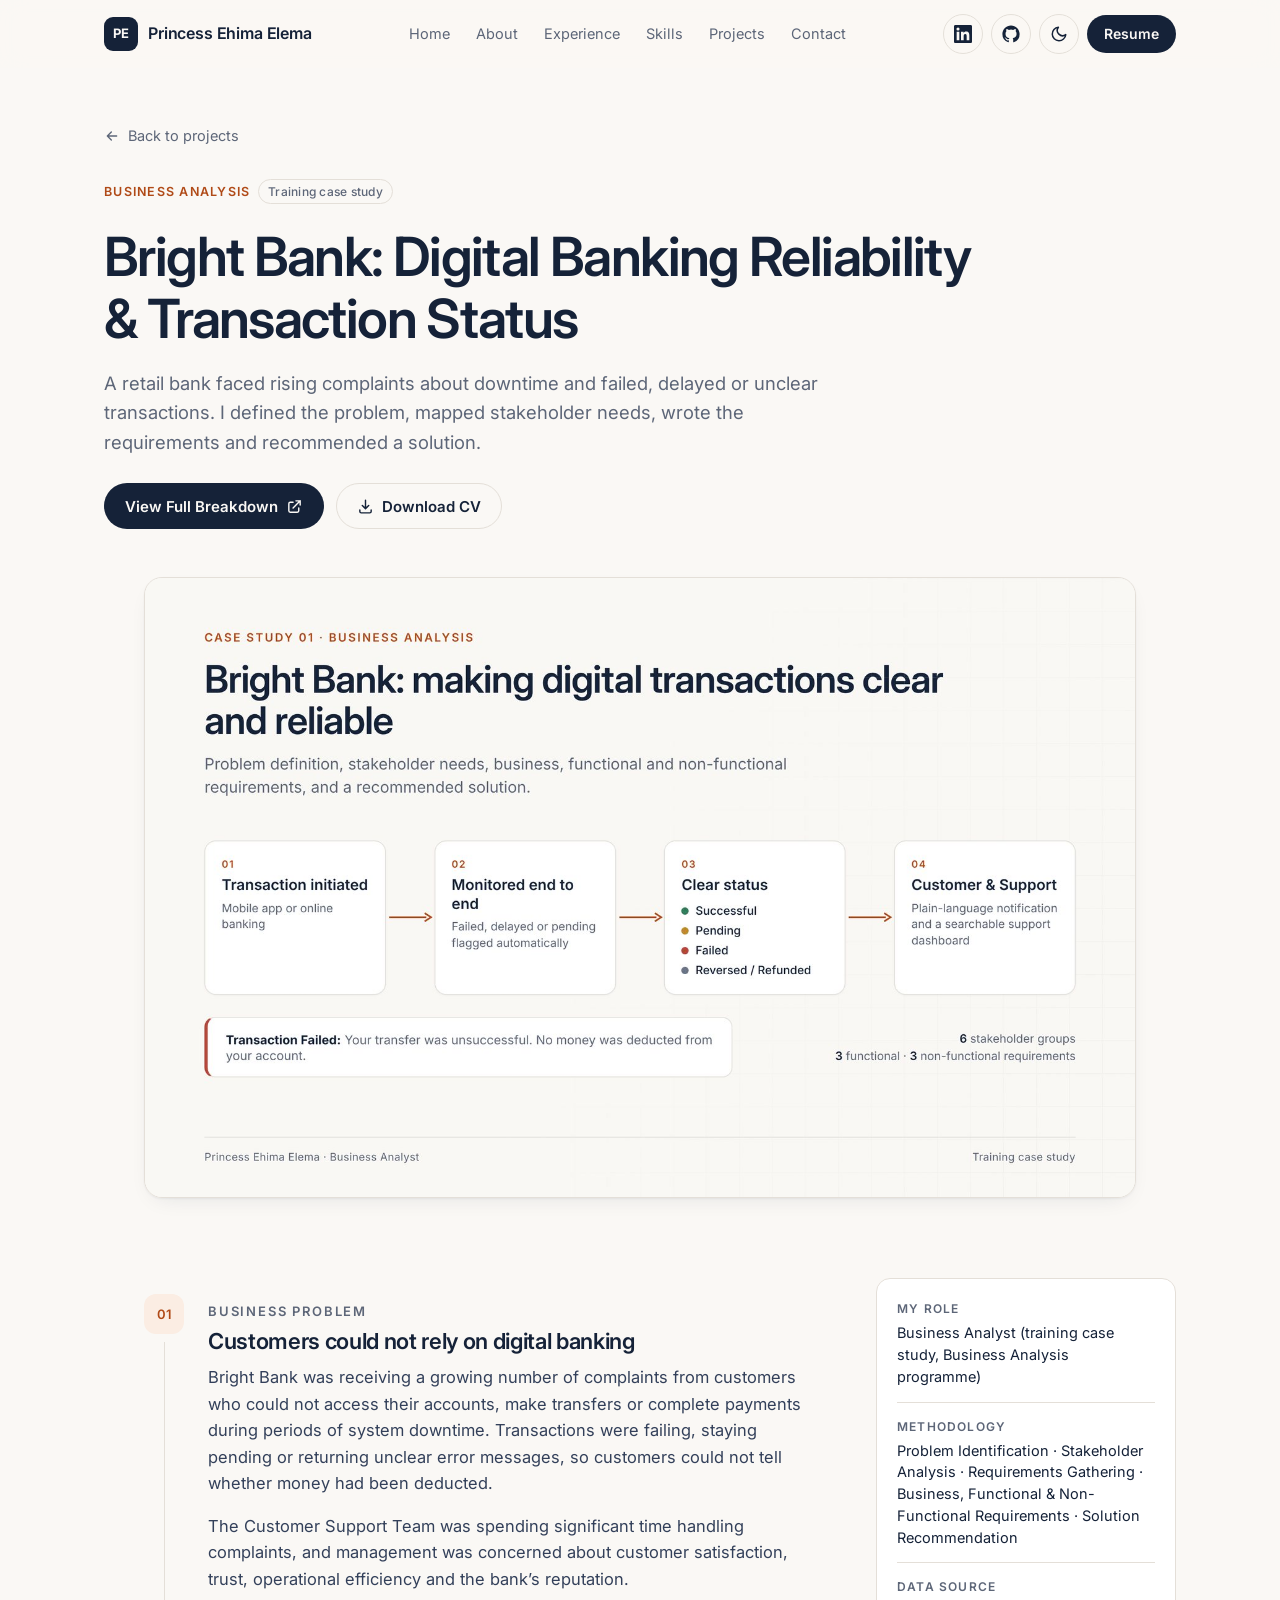
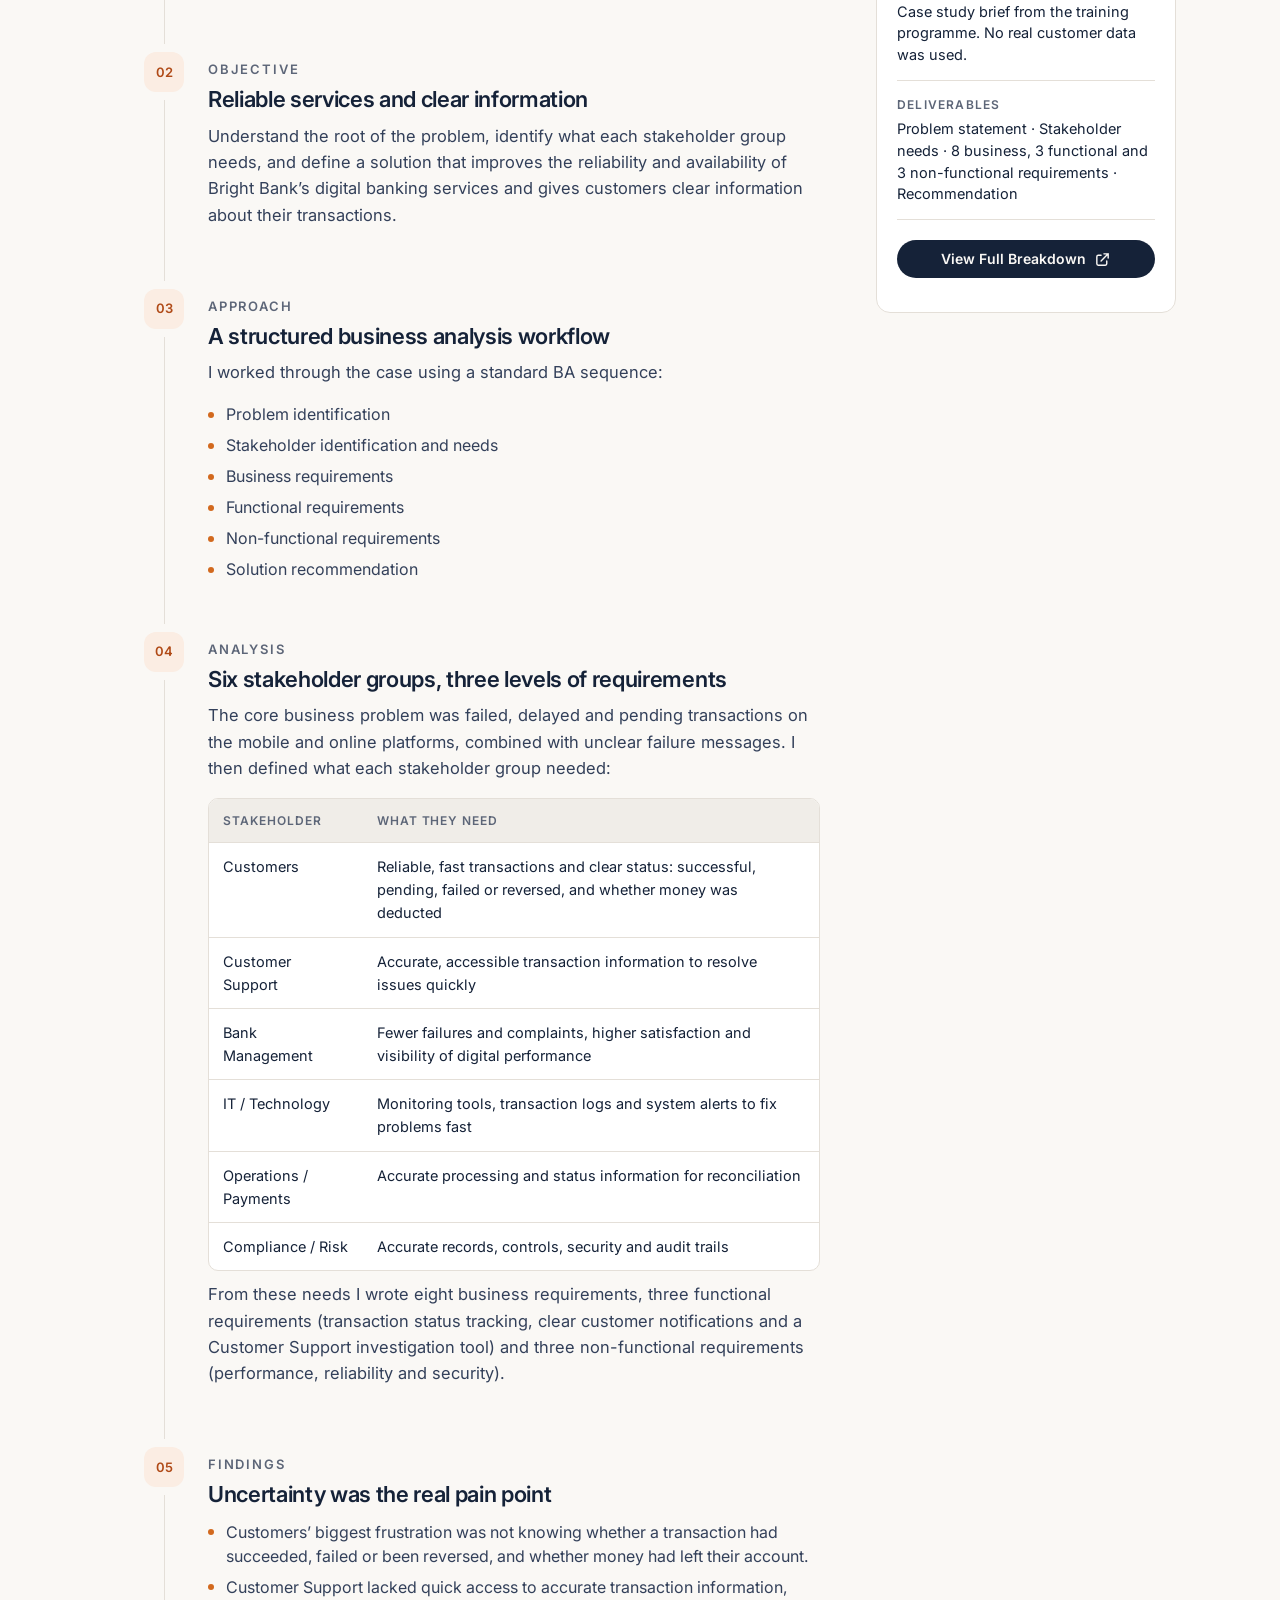
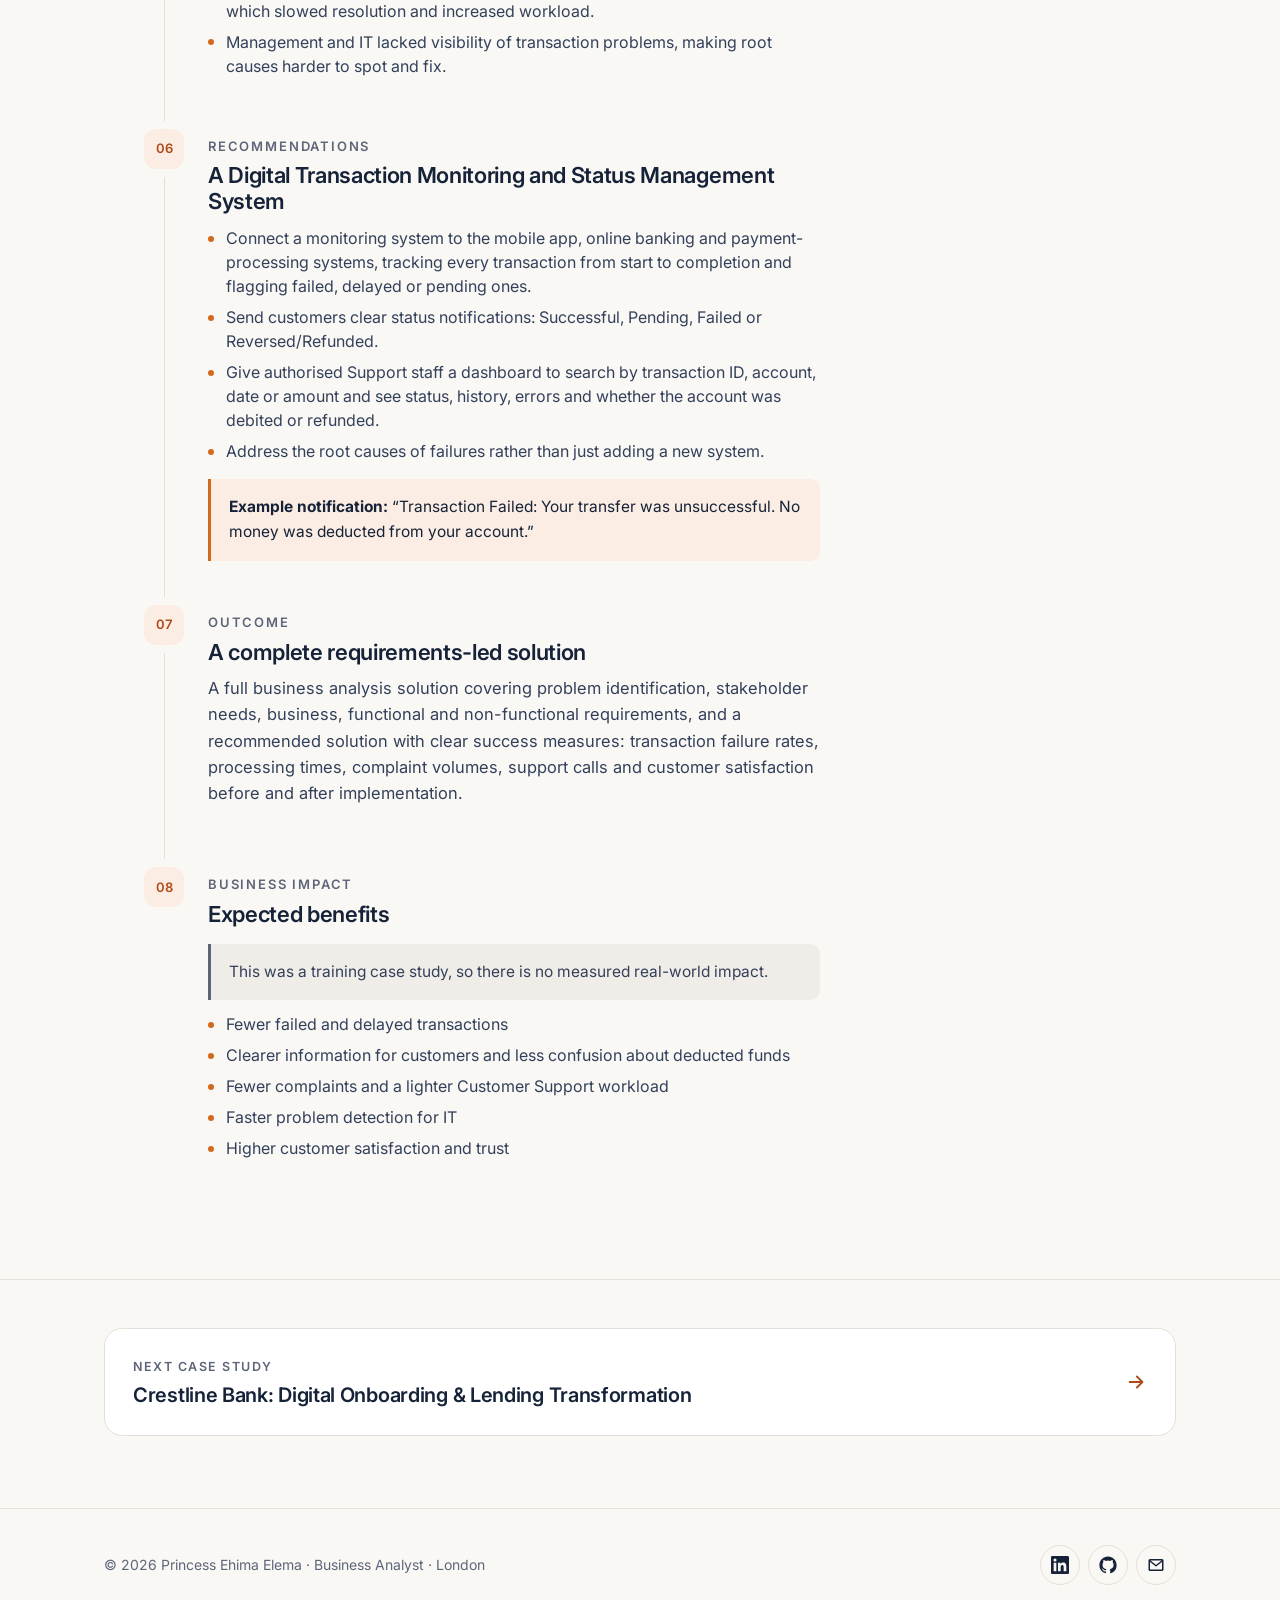
==== commit e977eb6c: "Add files via upload" ====
--- a/projects/bright-bank.html
+++ b/projects/bright-bank.html
@@ -6,11 +6,11 @@
   <title>Bright Bank Case Study | Princess Ehima Elema</title>
   <meta name="description" content="Business analysis case study: defining the problem, stakeholder needs and requirements for a bank facing failed and unclear digital transactions.">
   <meta name="author" content="Princess Ehima Elema">
-  <meta name="theme-color" content="#f6f5f1">
+  <meta name="theme-color" content="#faf8f5">
   <meta property="og:type" content="article">
   <meta property="og:title" content="Bright Bank Case Study | Princess Ehima Elema">
   <meta property="og:description" content="Business analysis case study: defining the problem, stakeholder needs and requirements for a bank facing failed and unclear digital transactions.">
-  <meta property="og:image" content="https://princessehimaelema.github.io/assets/images/project-01.jpg">
+  <meta property="og:image" content="https://princessehimaelema.github.io/theanalyst/assets/images/project-01.jpg">
   <meta name="twitter:card" content="summary_large_image">
   <link rel="icon" href="../favicon.ico" sizes="any">
   <link rel="icon" href="../assets/images/favicon.svg" type="image/svg+xml">
--- a/assets/css/style.css
+++ b/assets/css/style.css
@@ -11,19 +11,20 @@
   --font-sans: "Inter", system-ui, -apple-system, "Segoe UI", Roboto, Arial, sans-serif;
   --font-display: "Inter", system-ui, -apple-system, "Segoe UI", Roboto, Arial, sans-serif;
 
-  --bg: #f6f5f1;
+  --bg: #faf8f5;
   --bg-elev: #ffffff;
-  --bg-soft: #eeede7;
-  --ink: #14203a;
+  --bg-soft: #f0ede8;
+  --ink: #152238;           /* navy */
   --ink-2: #33405a;
-  --muted: #5a6377;
-  --line: #dedbd2;
-  --accent: #2e5b87;
-  --accent-soft: #e6edf4;
+  --muted: #5d6678;
+  --line: #e4dfd8;
+  --accent: #b04a17;        /* dark orange, dark enough to read as text */
+  --gold: #d2691e;          /* brighter orange for lines, dots and bars */
+  --accent-soft: #fbede3;
   --accent-ink: #ffffff;
   --success: #2f7d5b;
   --danger: #b5473a;
-  --shadow: 0 1px 2px rgba(20, 32, 58, .05), 0 8px 24px -12px rgba(20, 32, 58, .12);
+  --shadow: 0 1px 2px rgba(21, 34, 56, .05), 0 8px 24px -12px rgba(21, 34, 56, .14);
 
   --radius: 14px;
   --radius-sm: 10px;
@@ -33,16 +34,17 @@
 }
 
 [data-theme="dark"] {
-  --bg: #0f1522;
-  --bg-elev: #161e2e;
-  --bg-soft: #1b2436;
-  --ink: #edf0f5;
+  --bg: #0e1626;
+  --bg-elev: #16213a;
+  --bg-soft: #1b2843;
+  --ink: #eef1f6;
   --ink-2: #c9d0dc;
-  --muted: #98a2b5;
-  --line: #273249;
-  --accent: #8fb4da;
-  --accent-soft: #1d2b40;
-  --accent-ink: #0f1522;
+  --muted: #97a1b4;
+  --line: #26334f;
+  --accent: #f0924f;
+  --gold: #f0924f;
+  --accent-soft: #2b2230;
+  --accent-ink: #0e1626;
   --success: #6cc39b;
   --danger: #ec8b7f;
   --shadow: 0 1px 2px rgba(0, 0, 0, .3), 0 10px 30px -14px rgba(0, 0, 0, .6);
@@ -87,7 +89,7 @@
   display: inline-flex; align-items: center; gap: 10px;
   font-size: 12.5px; font-weight: 600; letter-spacing: .14em; text-transform: uppercase; color: var(--accent);
 }
-.eyebrow::before { content: ""; width: 22px; height: 1px; background: currentColor; }
+.eyebrow::before { content: ""; width: 22px; height: 1px; background: var(--gold); }
 .section-head { margin-bottom: 48px; max-width: 720px; }
 .section-head h2 { font-size: clamp(30px, 4vw, 42px); font-weight: 600; margin-top: 14px; }
 .section-head p { color: var(--muted); font-size: 17px; margin-top: 14px; margin-bottom: 0; }
@@ -201,7 +203,7 @@
 .stats { display: grid; grid-template-columns: repeat(4, 1fr); margin-top: 72px; border: 1px solid var(--line); border-radius: var(--radius); background: var(--bg-elev); overflow: hidden; }
 .stat { padding: 22px 24px; border-left: 1px solid var(--line); }
 .stat:first-child { border-left: 0; }
-.stat .num { font-size: 32px; font-weight: 600; letter-spacing: -0.03em; font-variant-numeric: tabular-nums; }
+.stat .num { color: var(--ink); font-size: 32px; font-weight: 600; letter-spacing: -0.03em; font-variant-numeric: tabular-nums; }
 .stat .lbl { font-size: 14px; color: var(--muted); margin-top: 2px; line-height: 1.4; }
 
 @media (max-width: 960px) {
@@ -254,9 +256,9 @@
 .tl-item:last-child { padding-bottom: 0; }
 .tl-item::before {
   content: ""; position: absolute; left: 0; top: 7px; width: 15px; height: 15px; border-radius: 50%;
-  background: var(--bg); border: 2px solid var(--accent);
-}
-.tl-item.current::before { background: var(--accent); }
+  background: var(--bg); border: 2px solid var(--gold);
+}
+.tl-item.current::before { background: var(--gold); }
 .tl-card { display: grid; grid-template-columns: 220px 1fr; gap: 32px; }
 .tl-meta .dates { font-size: 14px; font-weight: 600; color: var(--ink); font-variant-numeric: tabular-nums; }
 .tl-meta .loc { font-size: 13.5px; color: var(--muted); margin-top: 4px; line-height: 1.45; }
@@ -268,7 +270,7 @@
 .tl-cols h4, .tl-impact h4 { font-size: 12px; letter-spacing: .12em; text-transform: uppercase; color: var(--muted); font-weight: 600; margin-bottom: 10px; }
 .ticks { list-style: none; }
 .ticks li { position: relative; padding-left: 18px; font-size: 15px; color: var(--ink-2); margin-bottom: 7px; line-height: 1.5; }
-.ticks li::before { content: ""; position: absolute; left: 0; top: .62em; width: 6px; height: 6px; border-radius: 50%; background: var(--accent); opacity: .7; }
+.ticks li::before { content: ""; position: absolute; left: 0; top: .62em; width: 6px; height: 6px; border-radius: 50%; background: var(--gold); }
 .tl-impact { margin-top: 18px; padding: 14px 18px; background: var(--accent-soft); border-radius: var(--radius-sm); }
 .tl-impact h4 { color: var(--accent); margin-bottom: 4px; }
 .tl-impact p { margin: 0; font-size: 15px; }
@@ -421,7 +423,7 @@
 thead th { border-top: 0; font-size: 12px; letter-spacing: .08em; text-transform: uppercase; color: var(--muted); font-weight: 600; background: var(--bg-soft); }
 td.num, th.num { text-align: right; font-variant-numeric: tabular-nums; }
 tr.win td { font-weight: 600; color: var(--accent); }
-.callout { margin-top: 16px; padding: 16px 18px; border-left: 3px solid var(--accent); background: var(--accent-soft); border-radius: 0 var(--radius-sm) var(--radius-sm) 0; font-size: 15.5px; }
+.callout { margin-top: 16px; padding: 16px 18px; border-left: 3px solid var(--gold); background: var(--accent-soft); border-radius: 0 var(--radius-sm) var(--radius-sm) 0; font-size: 15.5px; }
 .callout.muted { border-left-color: var(--muted); background: var(--bg-soft); color: var(--ink-2); }
 .cs-next { border-top: 1px solid var(--line); padding: 48px 0 72px; }
 .cs-next a { text-decoration: none; display: flex; justify-content: space-between; align-items: center; gap: 16px; padding: 24px 28px; border: 1px solid var(--line); border-radius: 18px; background: var(--bg-elev); transition: border-color .2s ease, transform .2s ease; }
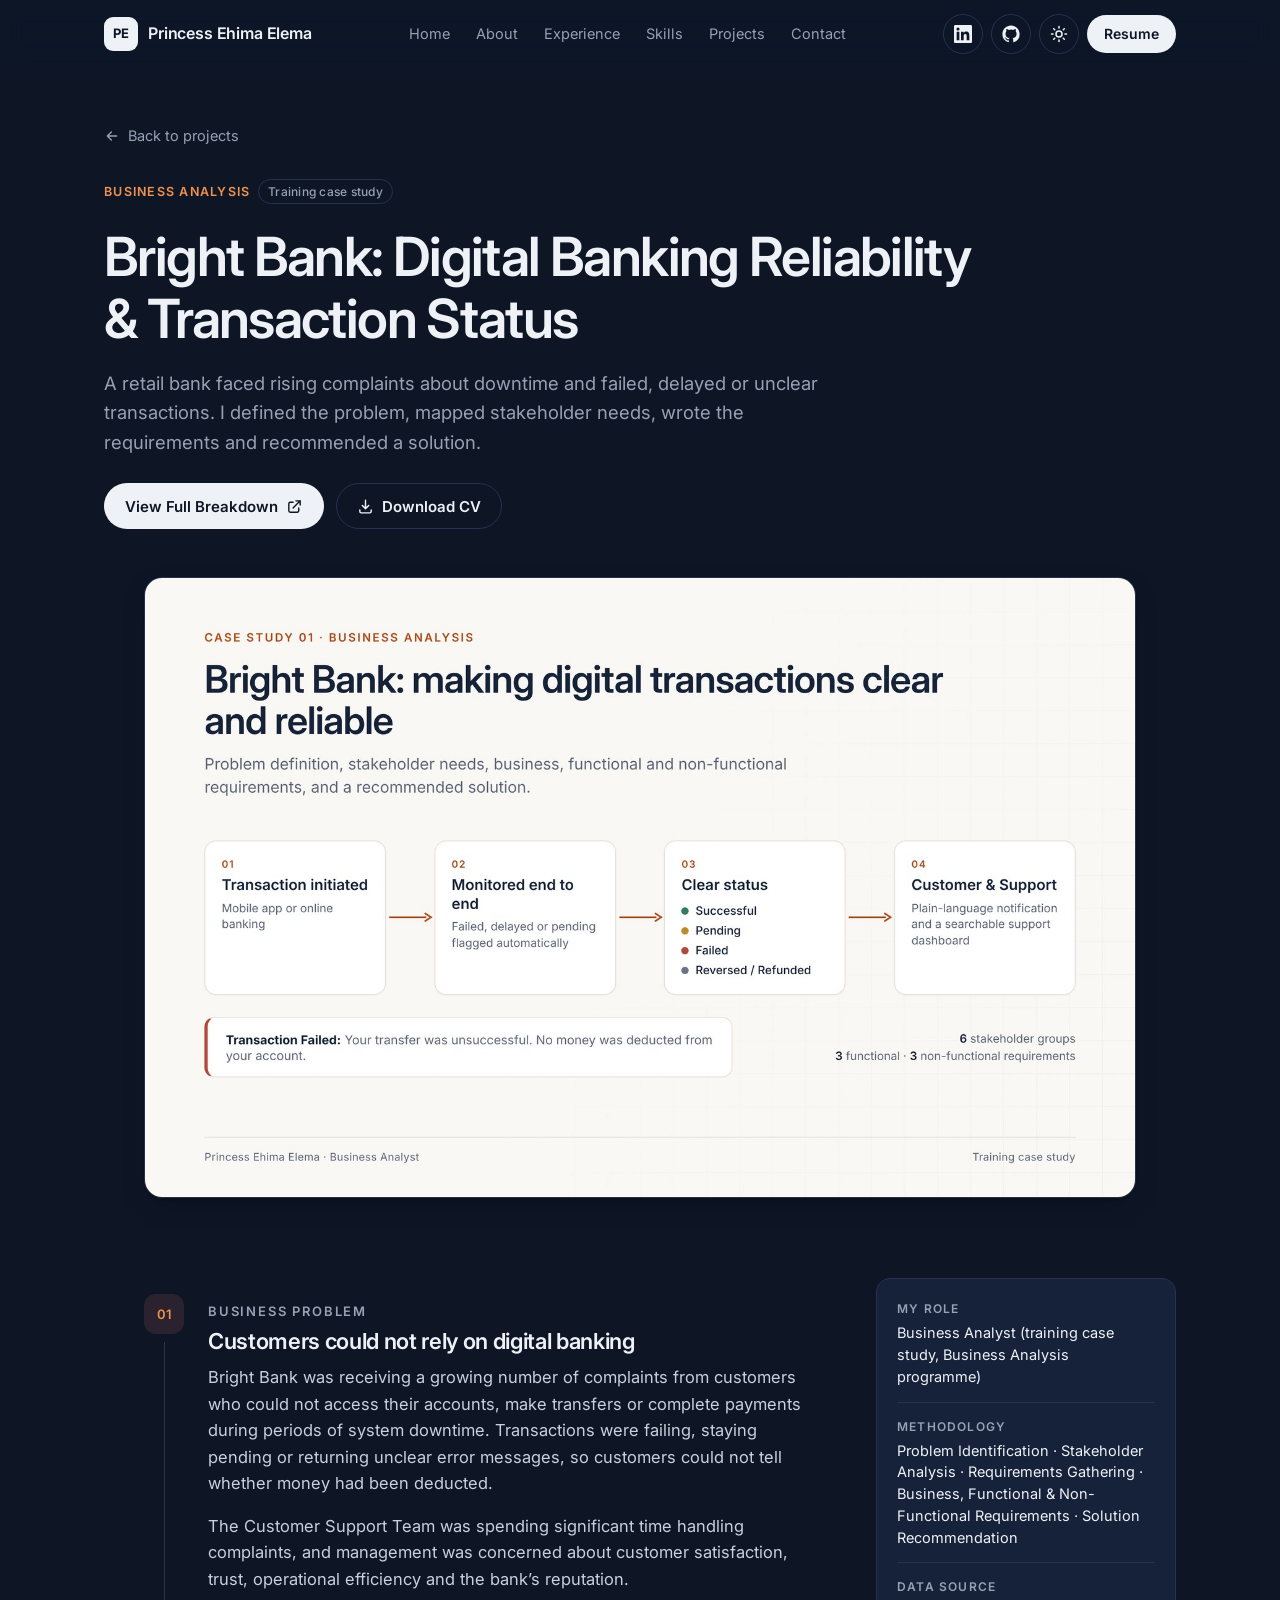
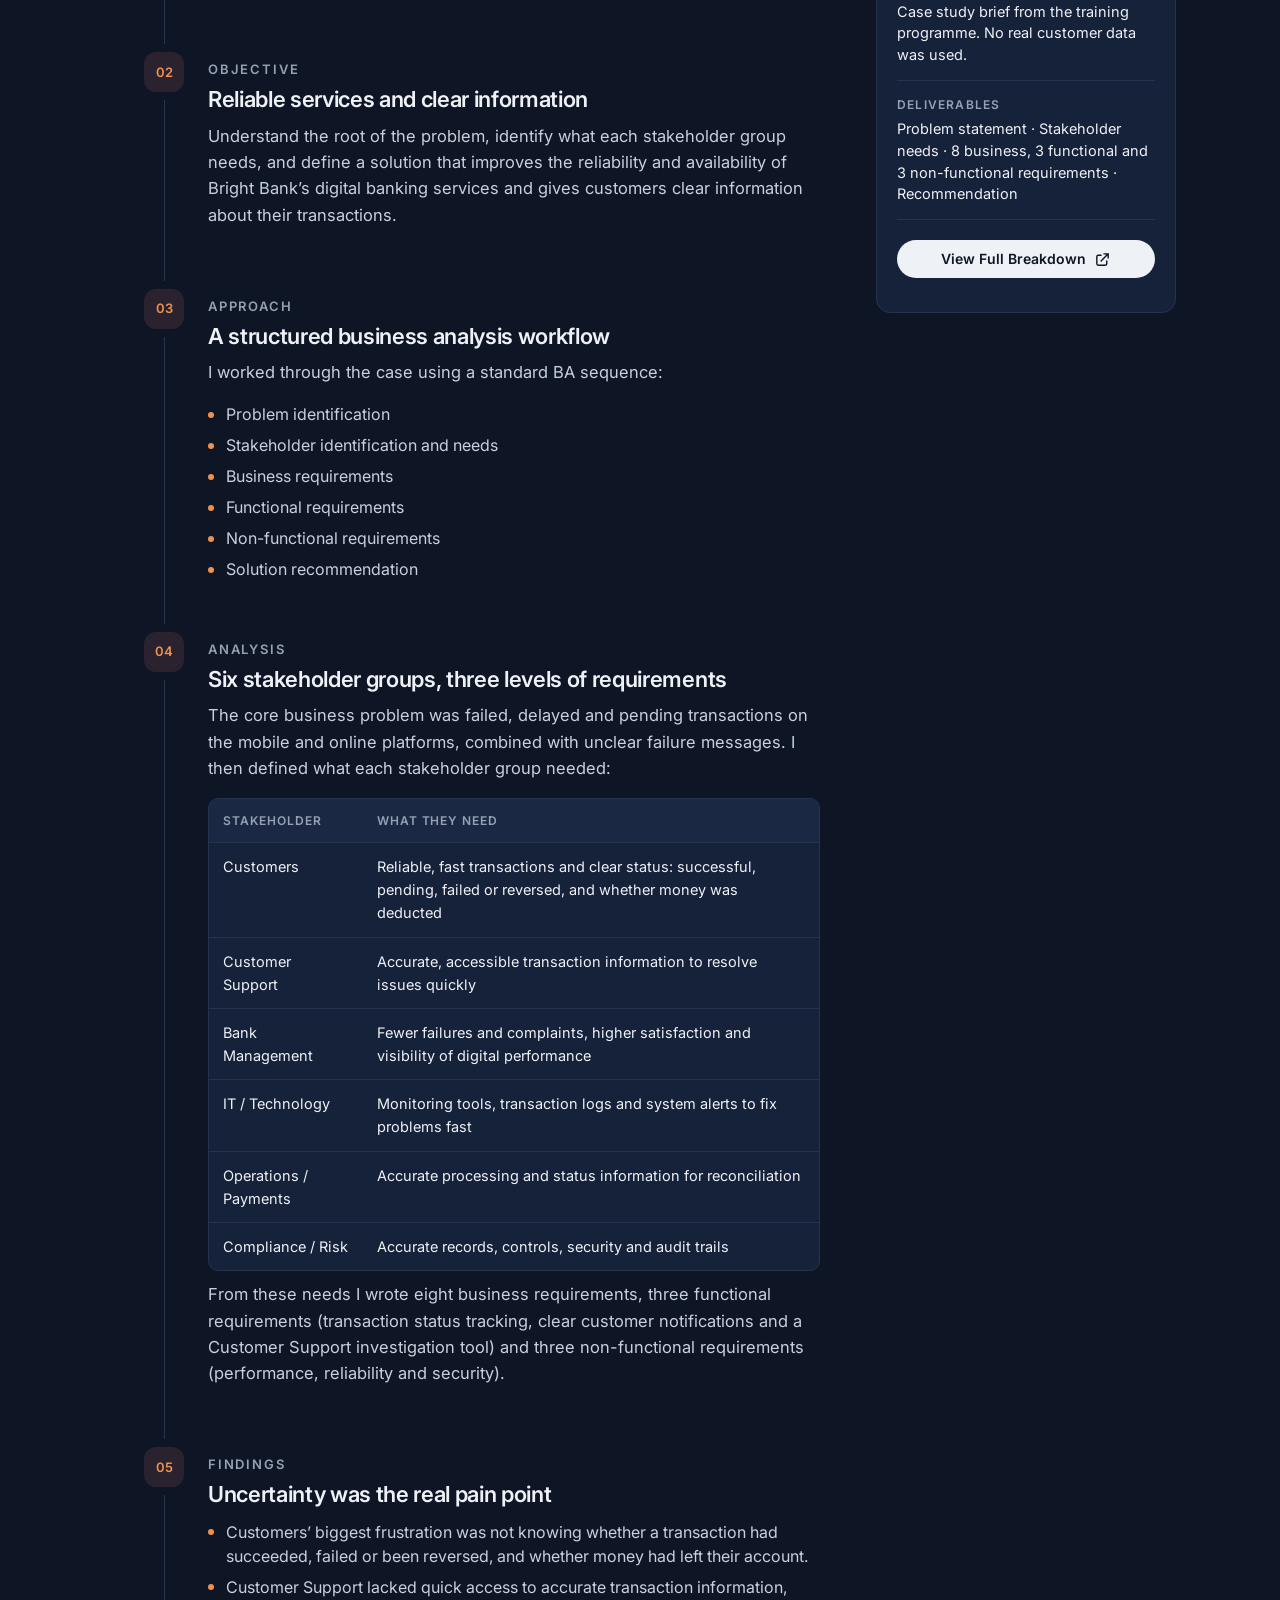
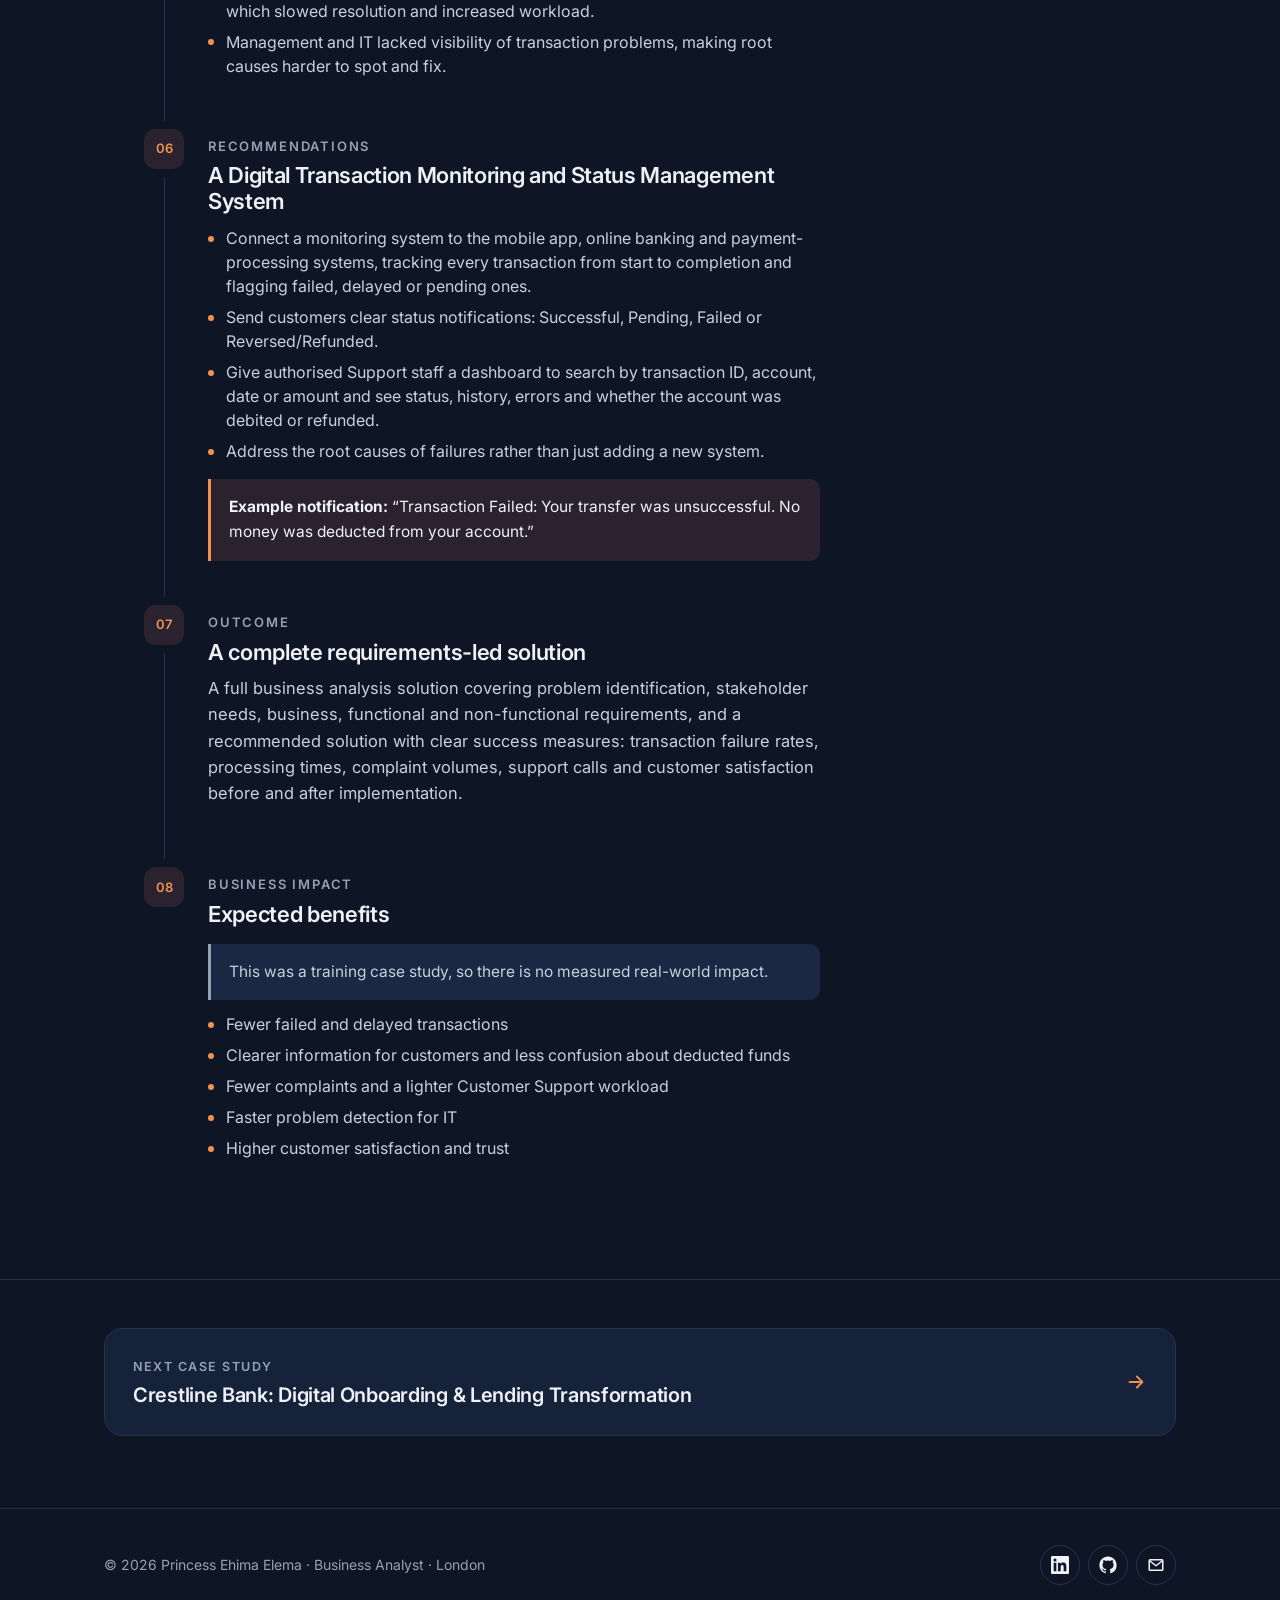
==== commit 913bd73d: "Add files via upload" ====
--- a/projects/bright-bank.html
+++ b/projects/bright-bank.html
@@ -1,12 +1,12 @@
 <!doctype html>
-<html lang="en-GB" class="no-js">
+<html lang="en-GB" class="no-js" data-theme="dark">
 <head>
   <meta charset="utf-8">
   <meta name="viewport" content="width=device-width, initial-scale=1">
   <title>Bright Bank Case Study | Princess Ehima Elema</title>
   <meta name="description" content="Business analysis case study: defining the problem, stakeholder needs and requirements for a bank facing failed and unclear digital transactions.">
   <meta name="author" content="Princess Ehima Elema">
-  <meta name="theme-color" content="#faf8f5">
+  <meta name="theme-color" content="#0e1626">
   <meta property="og:type" content="article">
   <meta property="og:title" content="Bright Bank Case Study | Princess Ehima Elema">
   <meta property="og:description" content="Business analysis case study: defining the problem, stakeholder needs and requirements for a bank facing failed and unclear digital transactions.">
@@ -22,8 +22,8 @@
   <script>
     (function () {
       var t = null;
-      try { t = localStorage.getItem("theme"); } catch (e) {}
-      if (!t) t = window.matchMedia && window.matchMedia("(prefers-color-scheme: dark)").matches ? "dark" : "light";
+      try { t = localStorage.getItem("theme-v2"); } catch (e) {}
+      if (!t) t = "dark"; // default look: dark navy. Change to "light" to start in light mode
       document.documentElement.setAttribute("data-theme", t);
     })();
   </script>
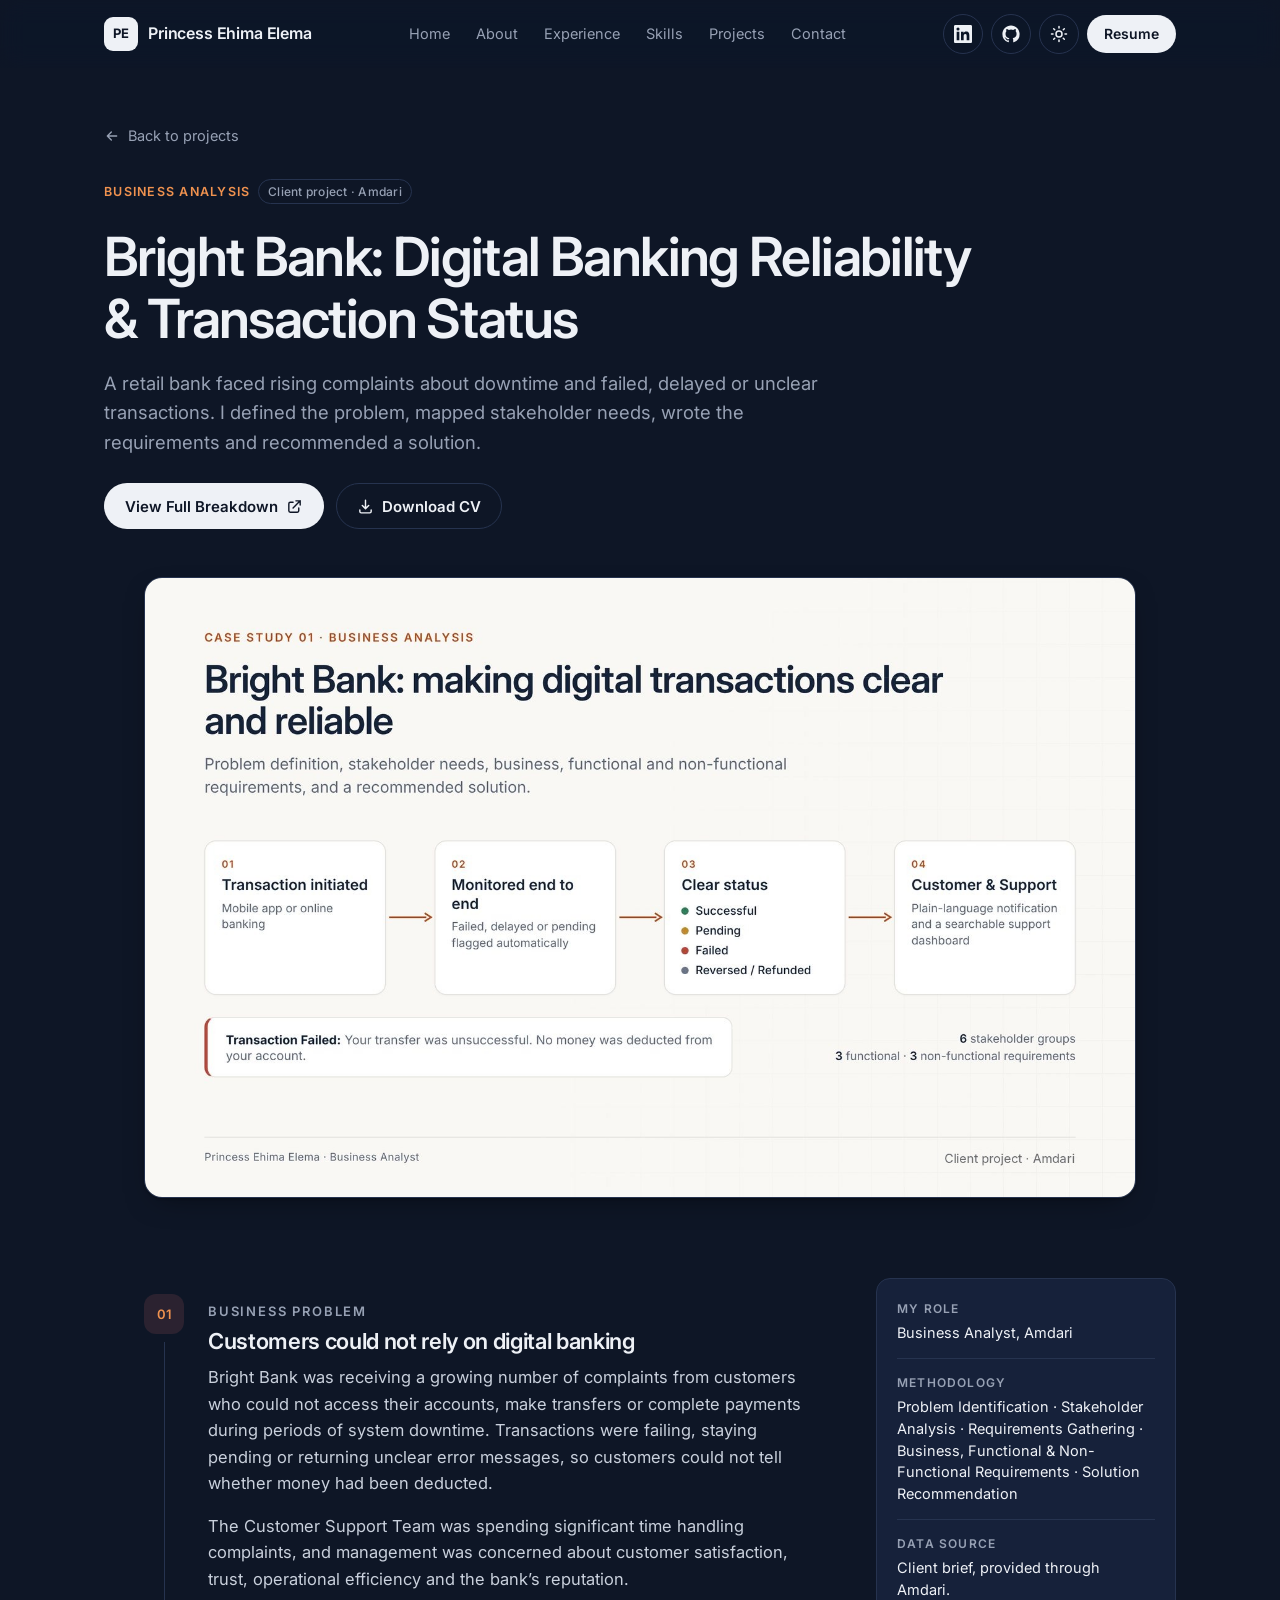
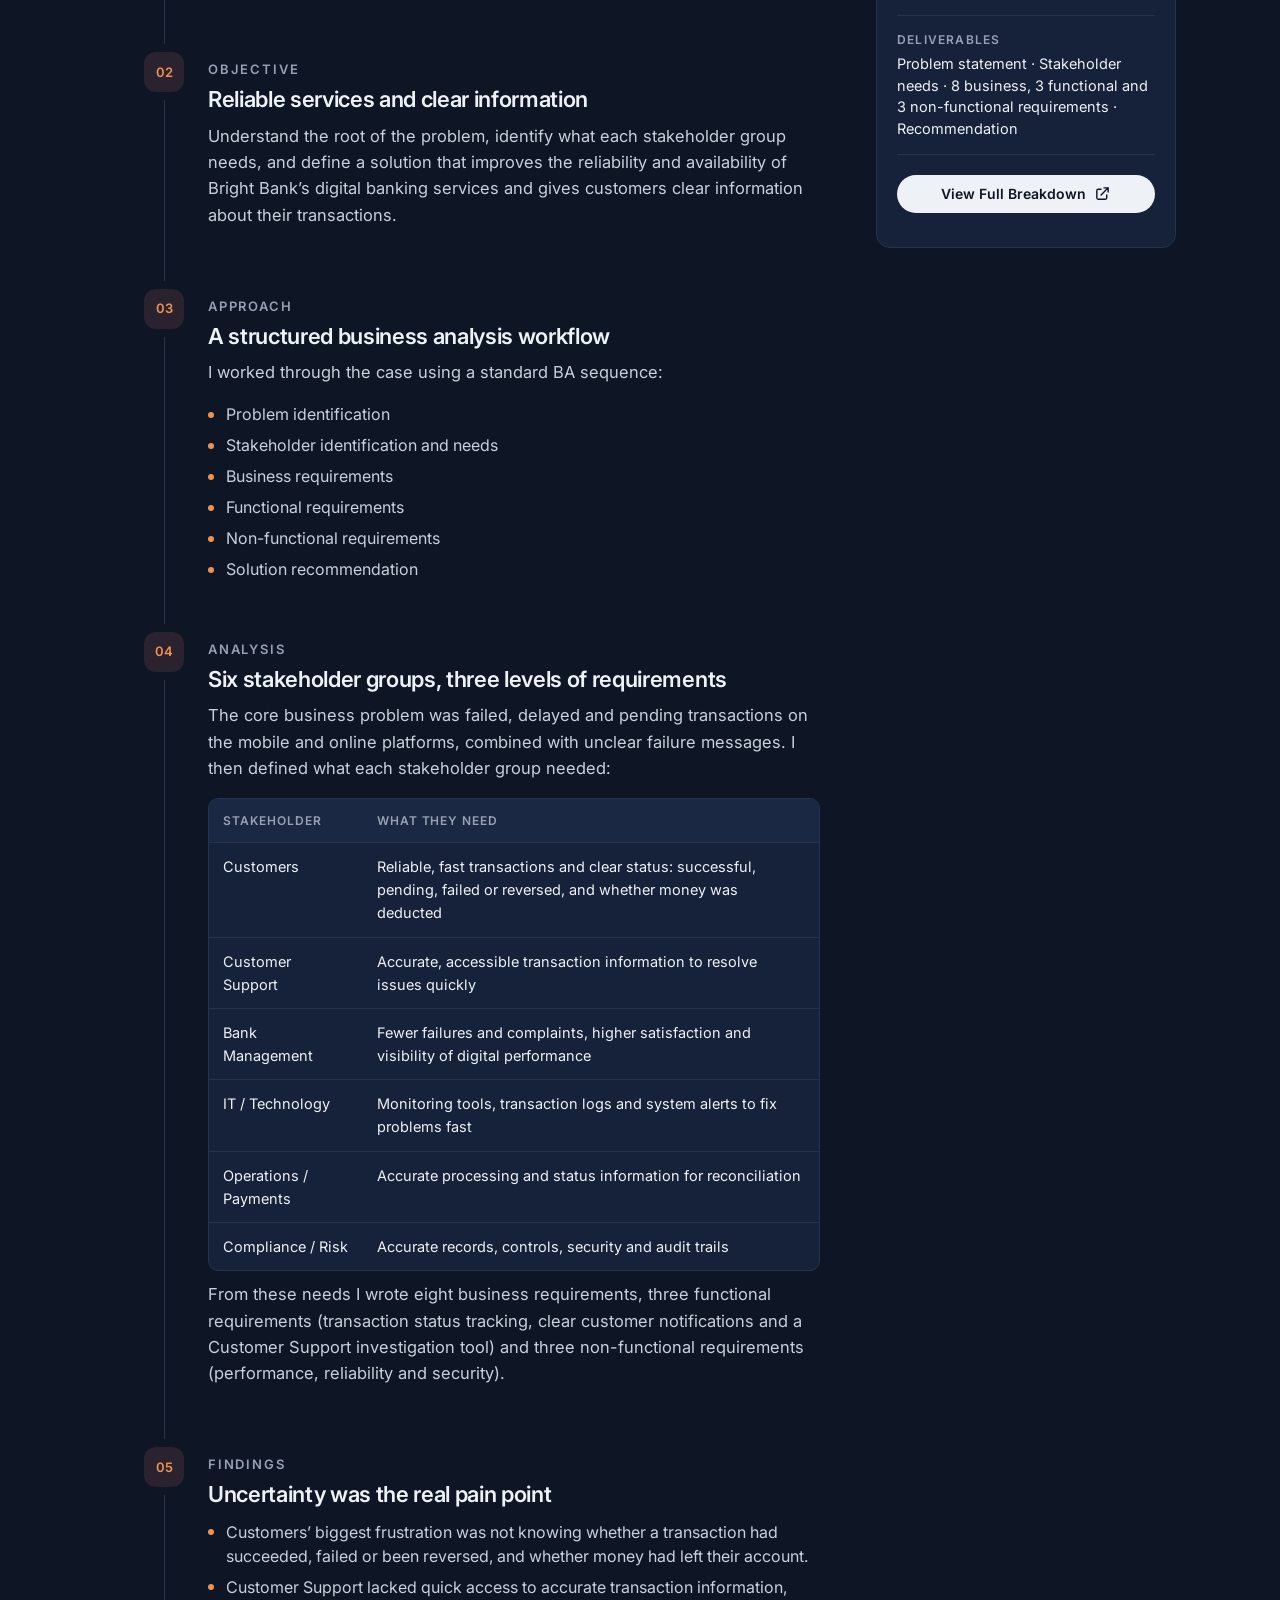
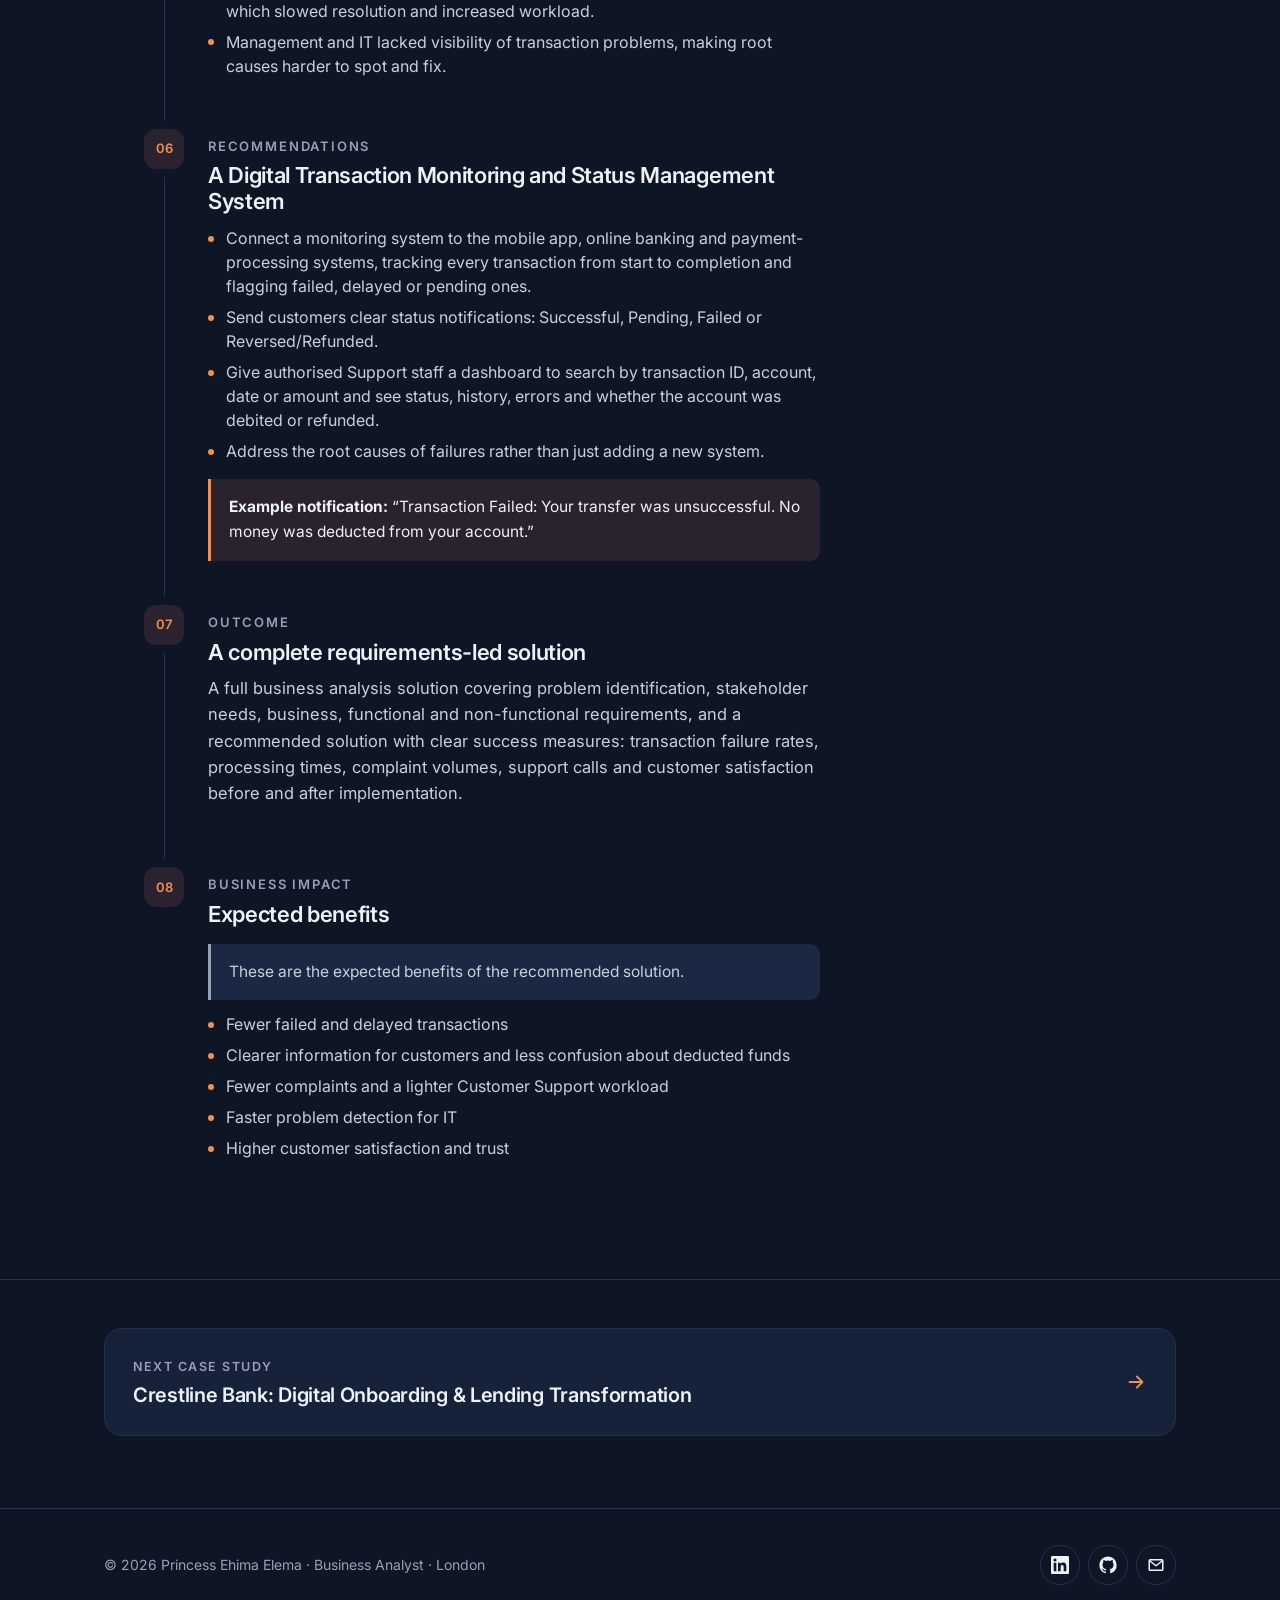
==== commit 83043c9a: "Add files via upload" ====
--- a/projects/bright-bank.html
+++ b/projects/bright-bank.html
@@ -87,7 +87,7 @@
 <section class="cs-hero" aria-labelledby="cs-title">
   <div class="container">
     <a class="back" href="../index.html#projects"><svg><use href="#i-back"/></svg>Back to projects</a>
-    <div class="project-cat" style="margin-top:28px">Business Analysis <span class="badge">Training case study</span></div>
+    <div class="project-cat" style="margin-top:28px">Business Analysis <span class="badge">Client project · Amdari</span></div>
     <h1 id="cs-title">Bright Bank: Digital Banking Reliability &amp; Transaction Status</h1>
     <p class="lede">A retail bank faced rising complaints about downtime and failed, delayed or unclear transactions. I defined the problem, mapped stakeholder needs, wrote the requirements and recommended a solution.</p>
     <div class="hero-cta">
@@ -99,8 +99,8 @@
 <div class="container"><figure class="cs-cover reveal"><img src="../assets/images/project-01.jpg" alt="Bright Bank Case Study case study cover" width="1600" height="1000"></figure></div>
 <div class="container">
   <div class="cs-layout">
-    <ol class="flow"><li class="reveal"><h2>Business problem</h2><h3>Customers could not rely on digital banking</h3><p>Bright Bank was receiving a growing number of complaints from customers who could not access their accounts, make transfers or complete payments during periods of system downtime. Transactions were failing, staying pending or returning unclear error messages, so customers could not tell whether money had been deducted.</p><p>The Customer Support Team was spending significant time handling complaints, and management was concerned about customer satisfaction, trust, operational efficiency and the bank’s reputation.</p></li><li class="reveal"><h2>Objective</h2><h3>Reliable services and clear information</h3><p>Understand the root of the problem, identify what each stakeholder group needs, and define a solution that improves the reliability and availability of Bright Bank’s digital banking services and gives customers clear information about their transactions.</p></li><li class="reveal"><h2>Approach</h2><h3>A structured business analysis workflow</h3><p>I worked through the case using a standard BA sequence:</p><ul class="ticks"><li>Problem identification</li><li>Stakeholder identification and needs</li><li>Business requirements</li><li>Functional requirements</li><li>Non-functional requirements</li><li>Solution recommendation</li></ul></li><li class="reveal"><h2>Analysis</h2><h3>Six stakeholder groups, three levels of requirements</h3><p>The core business problem was failed, delayed and pending transactions on the mobile and online platforms, combined with unclear failure messages. I then defined what each stakeholder group needed:</p><div class="table-wrap"><table><thead><tr><th>Stakeholder</th><th>What they need</th></tr></thead><tbody><tr><td>Customers</td><td>Reliable, fast transactions and clear status: successful, pending, failed or reversed, and whether money was deducted</td></tr><tr><td>Customer Support</td><td>Accurate, accessible transaction information to resolve issues quickly</td></tr><tr><td>Bank Management</td><td>Fewer failures and complaints, higher satisfaction and visibility of digital performance</td></tr><tr><td>IT / Technology</td><td>Monitoring tools, transaction logs and system alerts to fix problems fast</td></tr><tr><td>Operations / Payments</td><td>Accurate processing and status information for reconciliation</td></tr><tr><td>Compliance / Risk</td><td>Accurate records, controls, security and audit trails</td></tr></tbody></table></div><p>From these needs I wrote eight business requirements, three functional requirements (transaction status tracking, clear customer notifications and a Customer Support investigation tool) and three non-functional requirements (performance, reliability and security).</p></li><li class="reveal"><h2>Findings</h2><h3>Uncertainty was the real pain point</h3><ul class="ticks"><li>Customers’ biggest frustration was not knowing whether a transaction had succeeded, failed or been reversed, and whether money had left their account.</li><li>Customer Support lacked quick access to accurate transaction information, which slowed resolution and increased workload.</li><li>Management and IT lacked visibility of transaction problems, making root causes harder to spot and fix.</li></ul></li><li class="reveal"><h2>Recommendations</h2><h3>A Digital Transaction Monitoring and Status Management System</h3><ul class="ticks"><li>Connect a monitoring system to the mobile app, online banking and payment-processing systems, tracking every transaction from start to completion and flagging failed, delayed or pending ones.</li><li>Send customers clear status notifications: Successful, Pending, Failed or Reversed/Refunded.</li><li>Give authorised Support staff a dashboard to search by transaction ID, account, date or amount and see status, history, errors and whether the account was debited or refunded.</li><li>Address the root causes of failures rather than just adding a new system.</li></ul><div class="callout"><strong>Example notification:</strong> “Transaction Failed: Your transfer was unsuccessful. No money was deducted from your account.”</div></li><li class="reveal"><h2>Outcome</h2><h3>A complete requirements-led solution</h3><p>A full business analysis solution covering problem identification, stakeholder needs, business, functional and non-functional requirements, and a recommended solution with clear success measures: transaction failure rates, processing times, complaint volumes, support calls and customer satisfaction before and after implementation.</p></li><li class="reveal"><h2>Business impact</h2><h3>Expected benefits</h3><div class="callout muted">This was a training case study, so there is no measured real-world impact.</div><ul class="ticks"><li>Fewer failed and delayed transactions</li><li>Clearer information for customers and less confusion about deducted funds</li><li>Fewer complaints and a lighter Customer Support workload</li><li>Faster problem detection for IT</li><li>Higher customer satisfaction and trust</li></ul></li></ol>
-    <aside class="cs-aside reveal" aria-label="Project details"><div class="row"><div class="k">My role</div><div class="v">Business Analyst (training case study, Business Analysis programme)</div></div><div class="row"><div class="k">Methodology</div><div class="v">Problem Identification · Stakeholder Analysis · Requirements Gathering · Business, Functional &amp; Non-Functional Requirements · Solution Recommendation</div></div><div class="row"><div class="k">Data source</div><div class="v">Case study brief from the training programme. No real customer data was used.</div></div><div class="row"><div class="k">Deliverables</div><div class="v">Problem statement · Stakeholder needs · 8 business, 3 functional and 3 non-functional requirements · Recommendation</div></div>
+    <ol class="flow"><li class="reveal"><h2>Business problem</h2><h3>Customers could not rely on digital banking</h3><p>Bright Bank was receiving a growing number of complaints from customers who could not access their accounts, make transfers or complete payments during periods of system downtime. Transactions were failing, staying pending or returning unclear error messages, so customers could not tell whether money had been deducted.</p><p>The Customer Support Team was spending significant time handling complaints, and management was concerned about customer satisfaction, trust, operational efficiency and the bank’s reputation.</p></li><li class="reveal"><h2>Objective</h2><h3>Reliable services and clear information</h3><p>Understand the root of the problem, identify what each stakeholder group needs, and define a solution that improves the reliability and availability of Bright Bank’s digital banking services and gives customers clear information about their transactions.</p></li><li class="reveal"><h2>Approach</h2><h3>A structured business analysis workflow</h3><p>I worked through the case using a standard BA sequence:</p><ul class="ticks"><li>Problem identification</li><li>Stakeholder identification and needs</li><li>Business requirements</li><li>Functional requirements</li><li>Non-functional requirements</li><li>Solution recommendation</li></ul></li><li class="reveal"><h2>Analysis</h2><h3>Six stakeholder groups, three levels of requirements</h3><p>The core business problem was failed, delayed and pending transactions on the mobile and online platforms, combined with unclear failure messages. I then defined what each stakeholder group needed:</p><div class="table-wrap"><table><thead><tr><th>Stakeholder</th><th>What they need</th></tr></thead><tbody><tr><td>Customers</td><td>Reliable, fast transactions and clear status: successful, pending, failed or reversed, and whether money was deducted</td></tr><tr><td>Customer Support</td><td>Accurate, accessible transaction information to resolve issues quickly</td></tr><tr><td>Bank Management</td><td>Fewer failures and complaints, higher satisfaction and visibility of digital performance</td></tr><tr><td>IT / Technology</td><td>Monitoring tools, transaction logs and system alerts to fix problems fast</td></tr><tr><td>Operations / Payments</td><td>Accurate processing and status information for reconciliation</td></tr><tr><td>Compliance / Risk</td><td>Accurate records, controls, security and audit trails</td></tr></tbody></table></div><p>From these needs I wrote eight business requirements, three functional requirements (transaction status tracking, clear customer notifications and a Customer Support investigation tool) and three non-functional requirements (performance, reliability and security).</p></li><li class="reveal"><h2>Findings</h2><h3>Uncertainty was the real pain point</h3><ul class="ticks"><li>Customers’ biggest frustration was not knowing whether a transaction had succeeded, failed or been reversed, and whether money had left their account.</li><li>Customer Support lacked quick access to accurate transaction information, which slowed resolution and increased workload.</li><li>Management and IT lacked visibility of transaction problems, making root causes harder to spot and fix.</li></ul></li><li class="reveal"><h2>Recommendations</h2><h3>A Digital Transaction Monitoring and Status Management System</h3><ul class="ticks"><li>Connect a monitoring system to the mobile app, online banking and payment-processing systems, tracking every transaction from start to completion and flagging failed, delayed or pending ones.</li><li>Send customers clear status notifications: Successful, Pending, Failed or Reversed/Refunded.</li><li>Give authorised Support staff a dashboard to search by transaction ID, account, date or amount and see status, history, errors and whether the account was debited or refunded.</li><li>Address the root causes of failures rather than just adding a new system.</li></ul><div class="callout"><strong>Example notification:</strong> “Transaction Failed: Your transfer was unsuccessful. No money was deducted from your account.”</div></li><li class="reveal"><h2>Outcome</h2><h3>A complete requirements-led solution</h3><p>A full business analysis solution covering problem identification, stakeholder needs, business, functional and non-functional requirements, and a recommended solution with clear success measures: transaction failure rates, processing times, complaint volumes, support calls and customer satisfaction before and after implementation.</p></li><li class="reveal"><h2>Business impact</h2><h3>Expected benefits</h3><div class="callout muted">These are the expected benefits of the recommended solution.</div><ul class="ticks"><li>Fewer failed and delayed transactions</li><li>Clearer information for customers and less confusion about deducted funds</li><li>Fewer complaints and a lighter Customer Support workload</li><li>Faster problem detection for IT</li><li>Higher customer satisfaction and trust</li></ul></li></ol>
+    <aside class="cs-aside reveal" aria-label="Project details"><div class="row"><div class="k">My role</div><div class="v">Business Analyst, Amdari</div></div><div class="row"><div class="k">Methodology</div><div class="v">Problem Identification · Stakeholder Analysis · Requirements Gathering · Business, Functional &amp; Non-Functional Requirements · Solution Recommendation</div></div><div class="row"><div class="k">Data source</div><div class="v">Client brief, provided through Amdari.</div></div><div class="row"><div class="k">Deliverables</div><div class="v">Problem statement · Stakeholder needs · 8 business, 3 functional and 3 non-functional requirements · Recommendation</div></div>
       <div class="row"><a class="btn btn-primary btn-sm" href="https://drive.google.com/drive/folders/1vWwbGp4UYb-90LEoiQ1IB3skQP1j3wDH?usp=sharing" data-href="projects.brightBank" target="_blank" rel="noopener">View Full Breakdown <svg><use href="#i-external"/></svg></a></div>
     </aside>
   </div>
